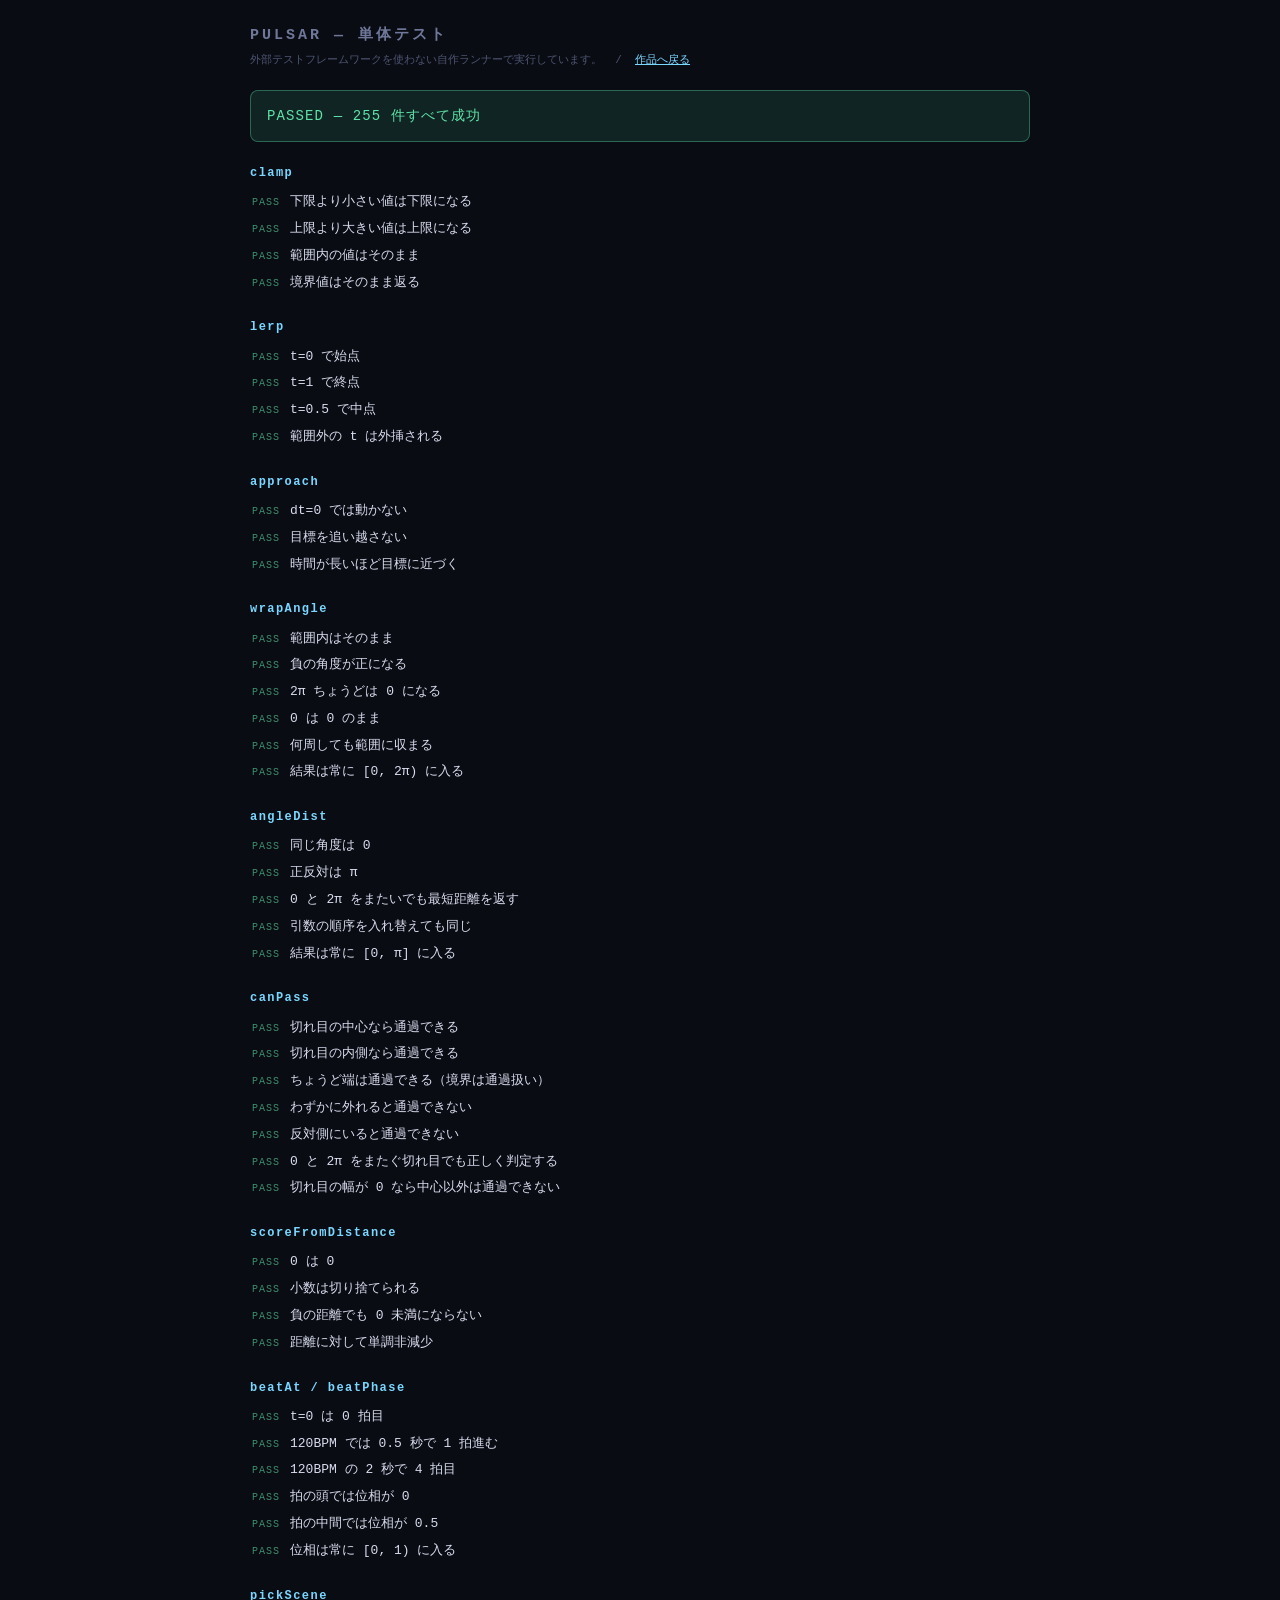
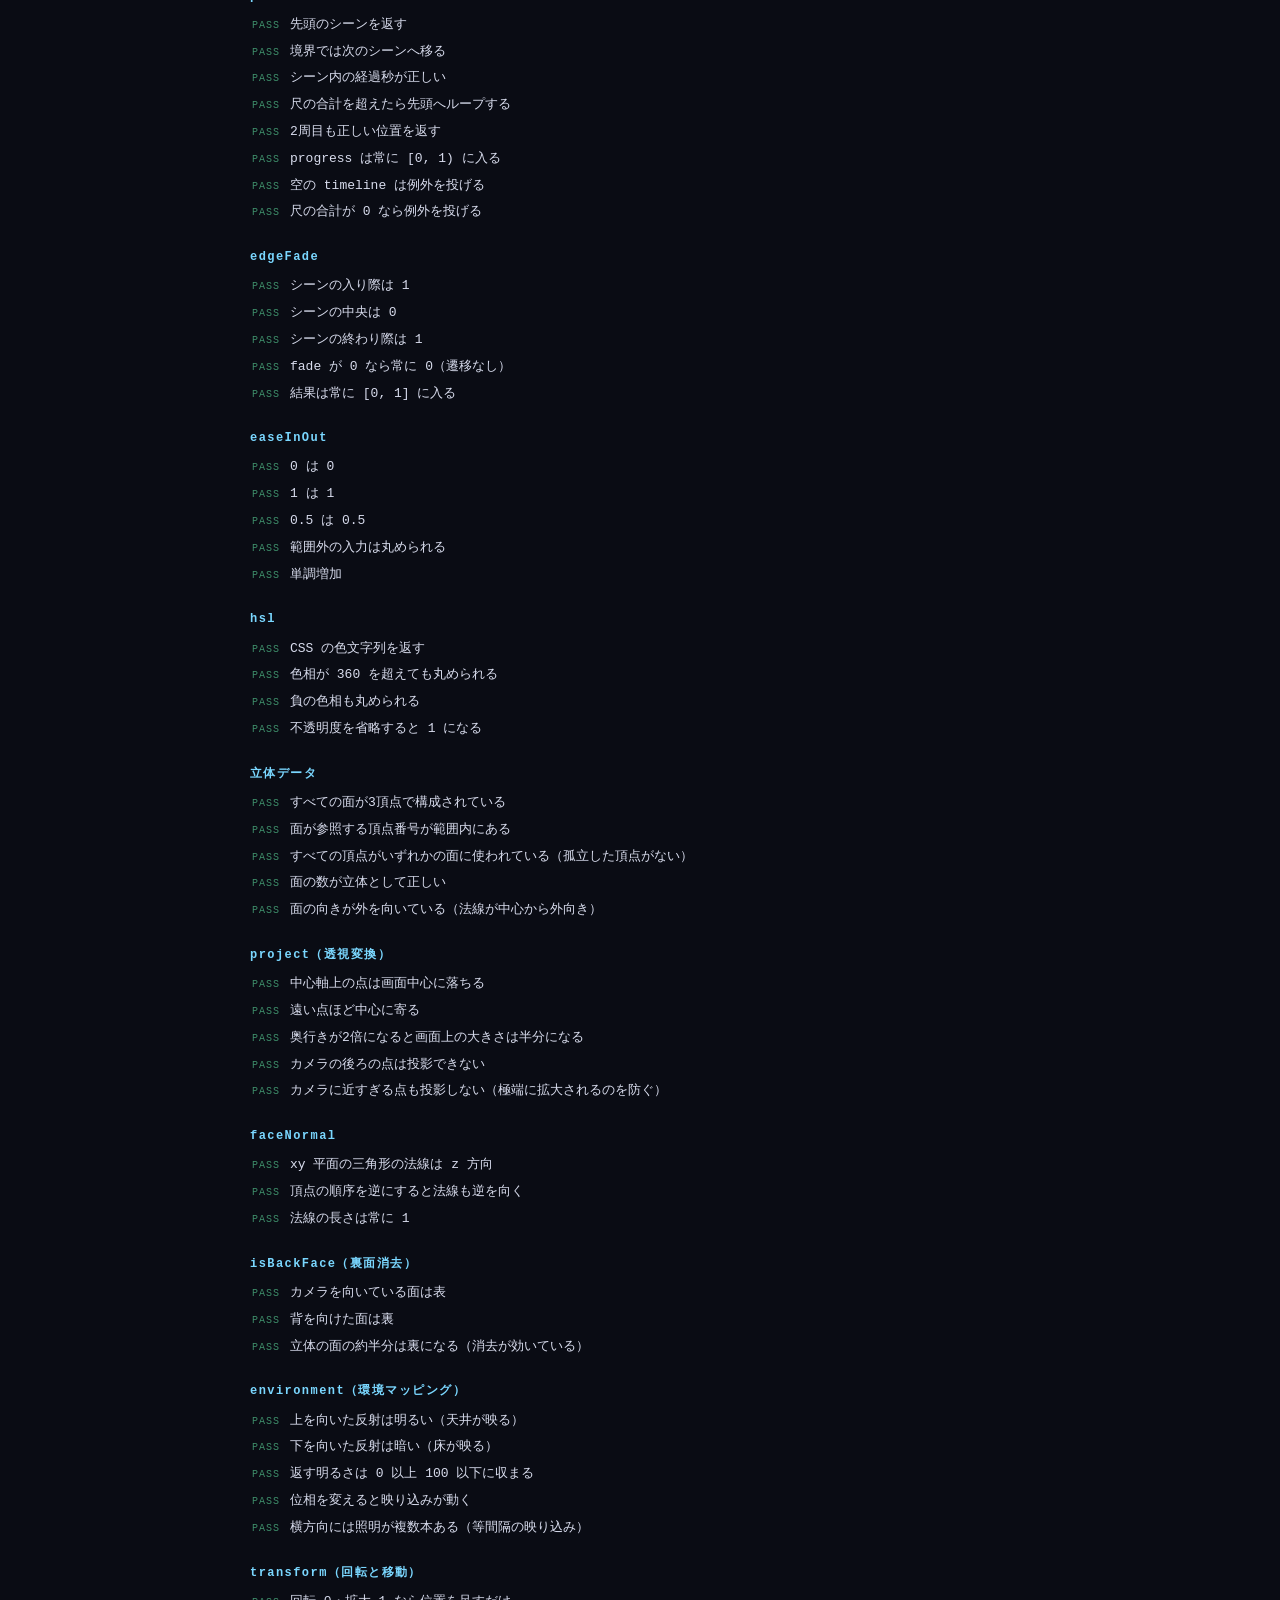
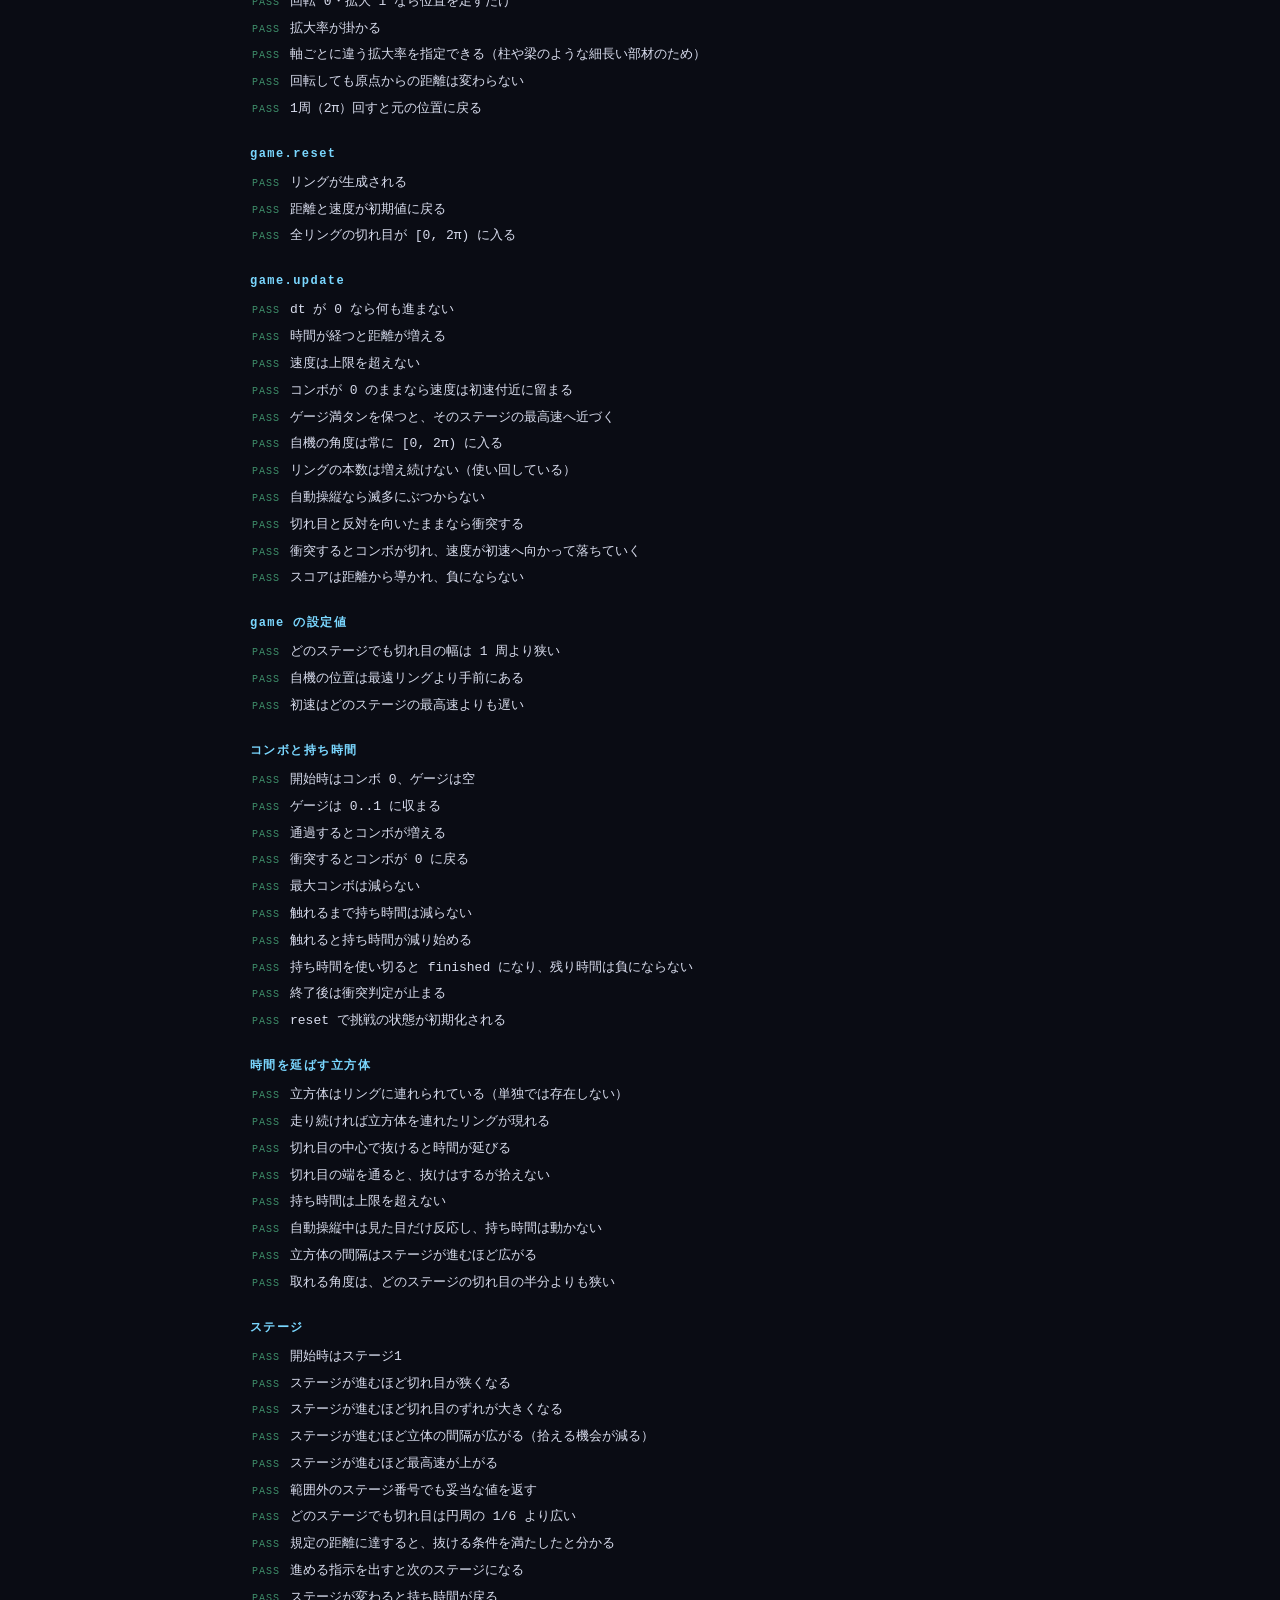
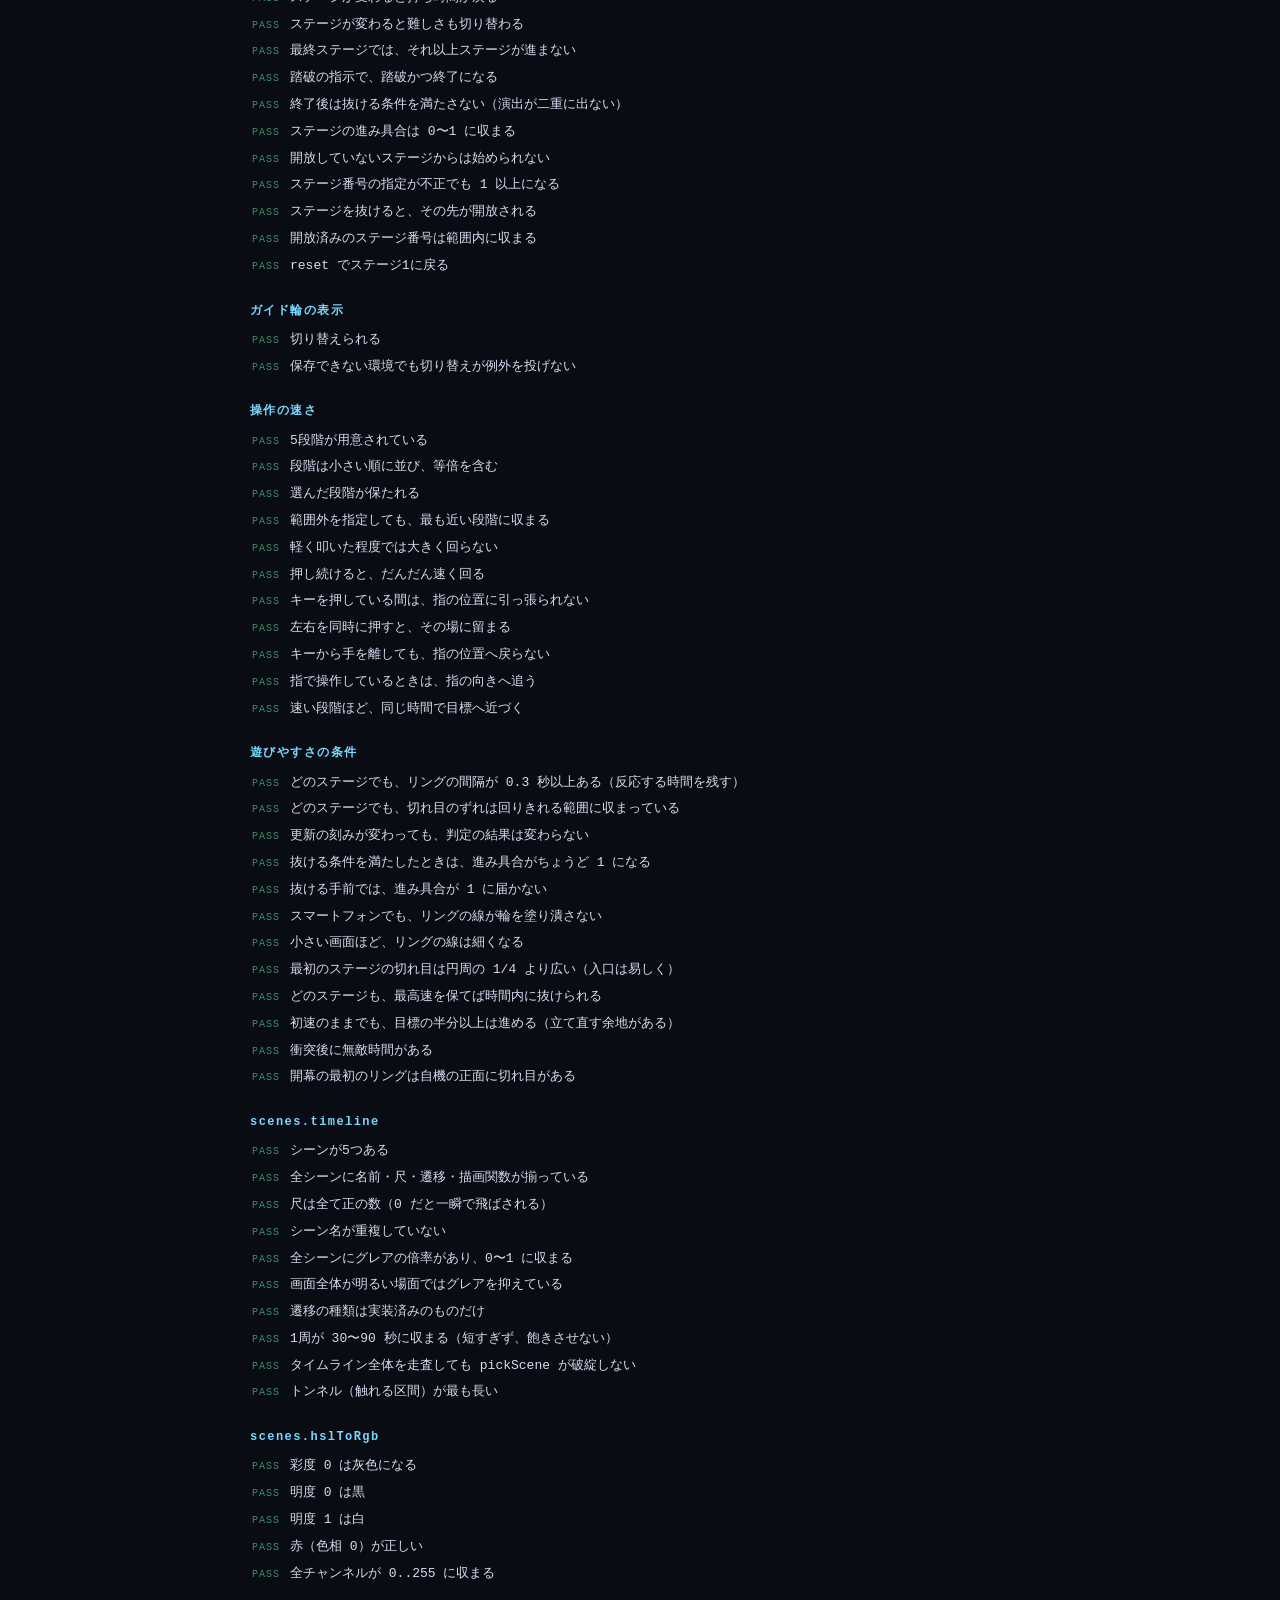
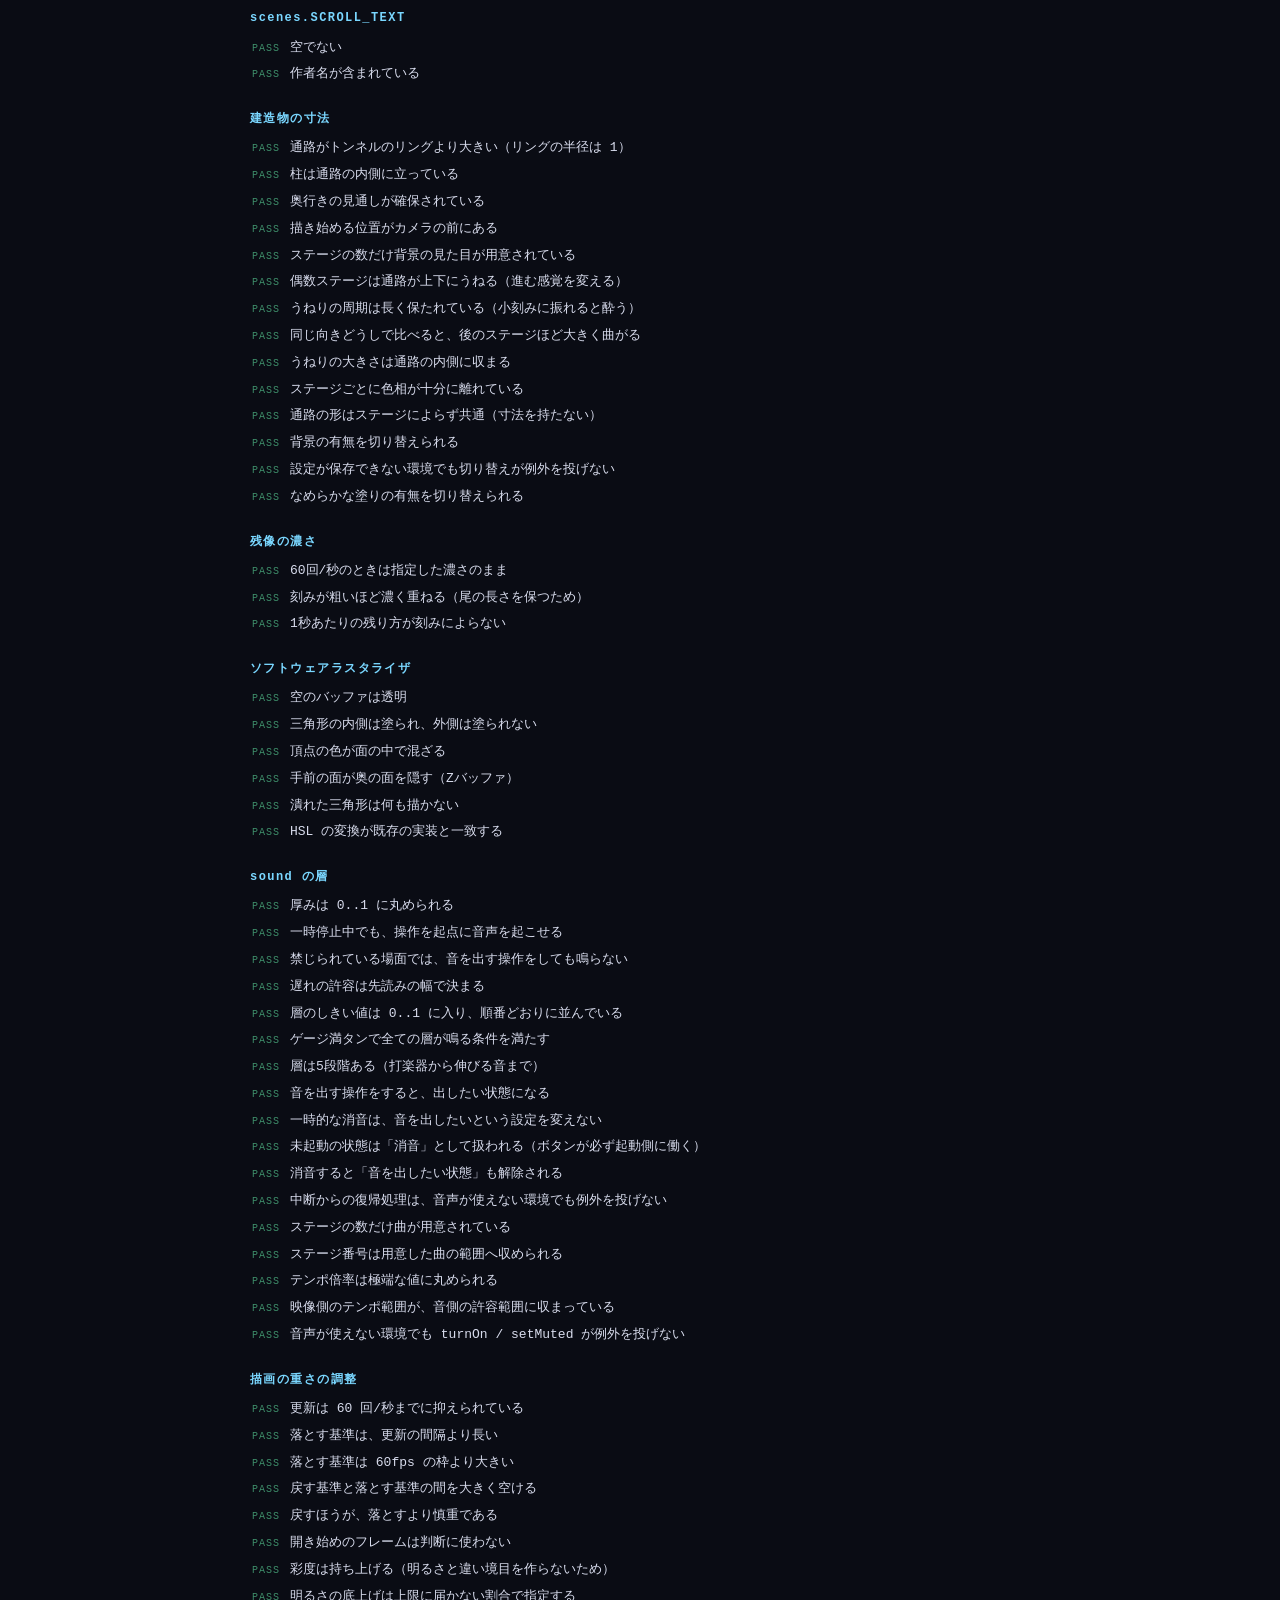
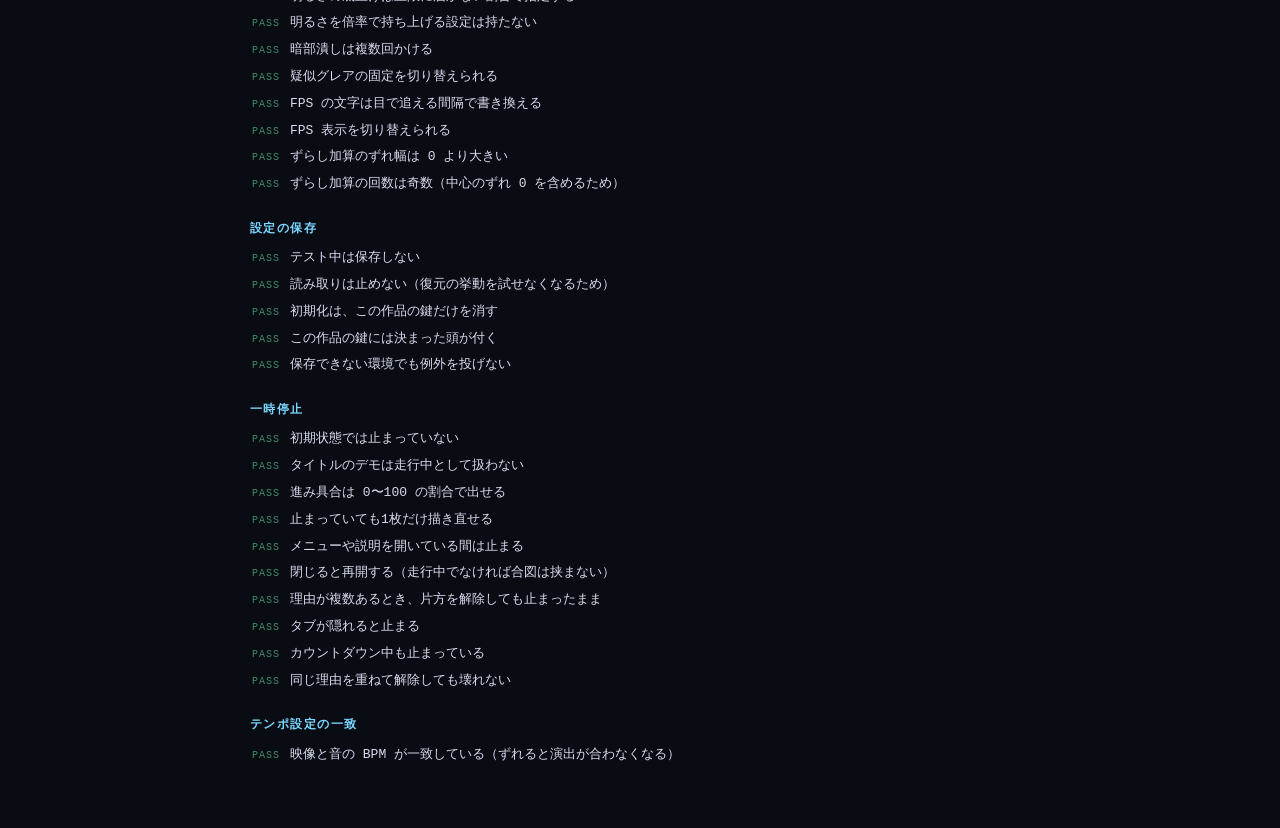
==== test.html @ b80563c5 "GOAL の割合を、抜けた瞬間にだけ 100 にする 四捨五入では 99.5% で 100 と出てしまい、まだ走っているのに 抜けたように見えていた。切り捨てにしたうえで、抜ける条件を 満たすまでは " ====
﻿<!DOCTYPE html>
<html lang="ja">
<head>
<meta charset="UTF-8">
<meta name="viewport" content="width=device-width, initial-scale=1.0">
<title>PULSAR — 単体テスト</title>
<style>
  :root { color-scheme: dark; }
  body {
    margin: 0;
    padding: 24px 20px 60px;
    background: #0a0c14;
    color: #d8dced;
    font-family: "Consolas", "SF Mono", "Courier New", monospace;
    font-size: 13px;
    line-height: 1.6;
  }
  .wrap { max-width: 780px; margin: 0 auto; }
  h1 { font-size: 15px; letter-spacing: 0.2em; color: #6f7899; margin: 0 0 4px; }
  .sub { color: #4d5570; font-size: 11px; margin: 0 0 20px; }
  .sub a { color: #7ad7ff; }
  .banner {
    padding: 14px 16px;
    border-radius: 8px;
    font-size: 14px;
    letter-spacing: 0.08em;
    margin: 0 0 22px;
  }
  .banner.ok { background: rgba(64, 220, 150, 0.12); color: #5fe3a8; border: 1px solid rgba(95, 227, 168, 0.35); }
  .banner.ng { background: rgba(255, 90, 110, 0.12); color: #ff7d90; border: 1px solid rgba(255, 125, 144, 0.4); }
  h2 { font-size: 12px; color: #7ad7ff; letter-spacing: 0.12em; margin: 22px 0 6px; font-weight: 600; }
  ul { list-style: none; margin: 0; padding: 0; }
  li { padding: 3px 0 3px 2px; display: flex; flex-wrap: wrap; gap: 10px; align-items: baseline; }
  .mark { flex: 0 0 auto; font-size: 10px; letter-spacing: 0.1em; }
  .pass .mark { color: #3f8f6b; }
  .failcase .mark { color: #ff7d90; }
  .failcase { color: #ff7d90; }
  .why { flex-basis: 100%; padding-left: 44px; color: #ffb3c0; font-size: 12px; }
</style>
</head>
<body>
<div class="wrap">
  <h1>PULSAR — 単体テスト</h1>
  <p class="sub">
    外部テストフレームワークを使わない自作ランナーで実行しています。
    <!-- 作品の中に枠として埋め込まれているときは出さない（下の script で消す） -->
    <span id="backLink">&nbsp;/&nbsp; <a href="index.html">作品へ戻る</a></span>
  </p>
  <div id="out"></div>
</div>

<script src="src/store.js?v=15"></script>
<script>
  /*
   * テストは設定を切り替える関数もそのまま呼ぶ。素通しにすると、
   * このページを開いただけで感度や開放済みステージが書き換わってしまう。
   * 作品側を読み込む前に、保存だけを止めておく。
   */
  PULSAR.store.setEnabled(false);
</script>
<script src="src/mathx.js?v=15"></script>
<script src="src/raster.js?v=15"></script>
<script src="src/mesh3d.js?v=15"></script>
<script src="src/sound.js?v=15"></script>
<script src="src/game.js?v=15"></script>
<script src="src/scenes.js?v=15"></script>
<script src="src/main.js?v=15"></script>

<script>
  /*
   * このページでは音を鳴らさない。
   *
   * 消音では足りない。テストは「音を出す」関数もそのまま呼ぶため、
   * その拍子に消音が解除され、作品の中に埋め込んで走らせると
   * 曲が二重に鳴り出してしまう。起動そのものを禁じる。
   */
  PULSAR.sound.setAllowed(false);

  // 作品の中に埋め込まれているときは、「作品へ戻る」は的外れになる。
  // 押すと枠の中にもう1つ作品が開いてしまう。
  if (window.top !== window.self) {
    document.getElementById('backLink').style.display = 'none';
  }
</script>

<script src="test/runner.js?v=15"></script>
<script src="test/mathx.test.js?v=15"></script>
<script src="test/mesh3d.test.js?v=15"></script>
<script src="test/game.test.js?v=15"></script>
<script src="test/scenes.test.js?v=15"></script>
<script>
  PULSAR.test.run(document.getElementById('out'));
</script>
</body>
</html>
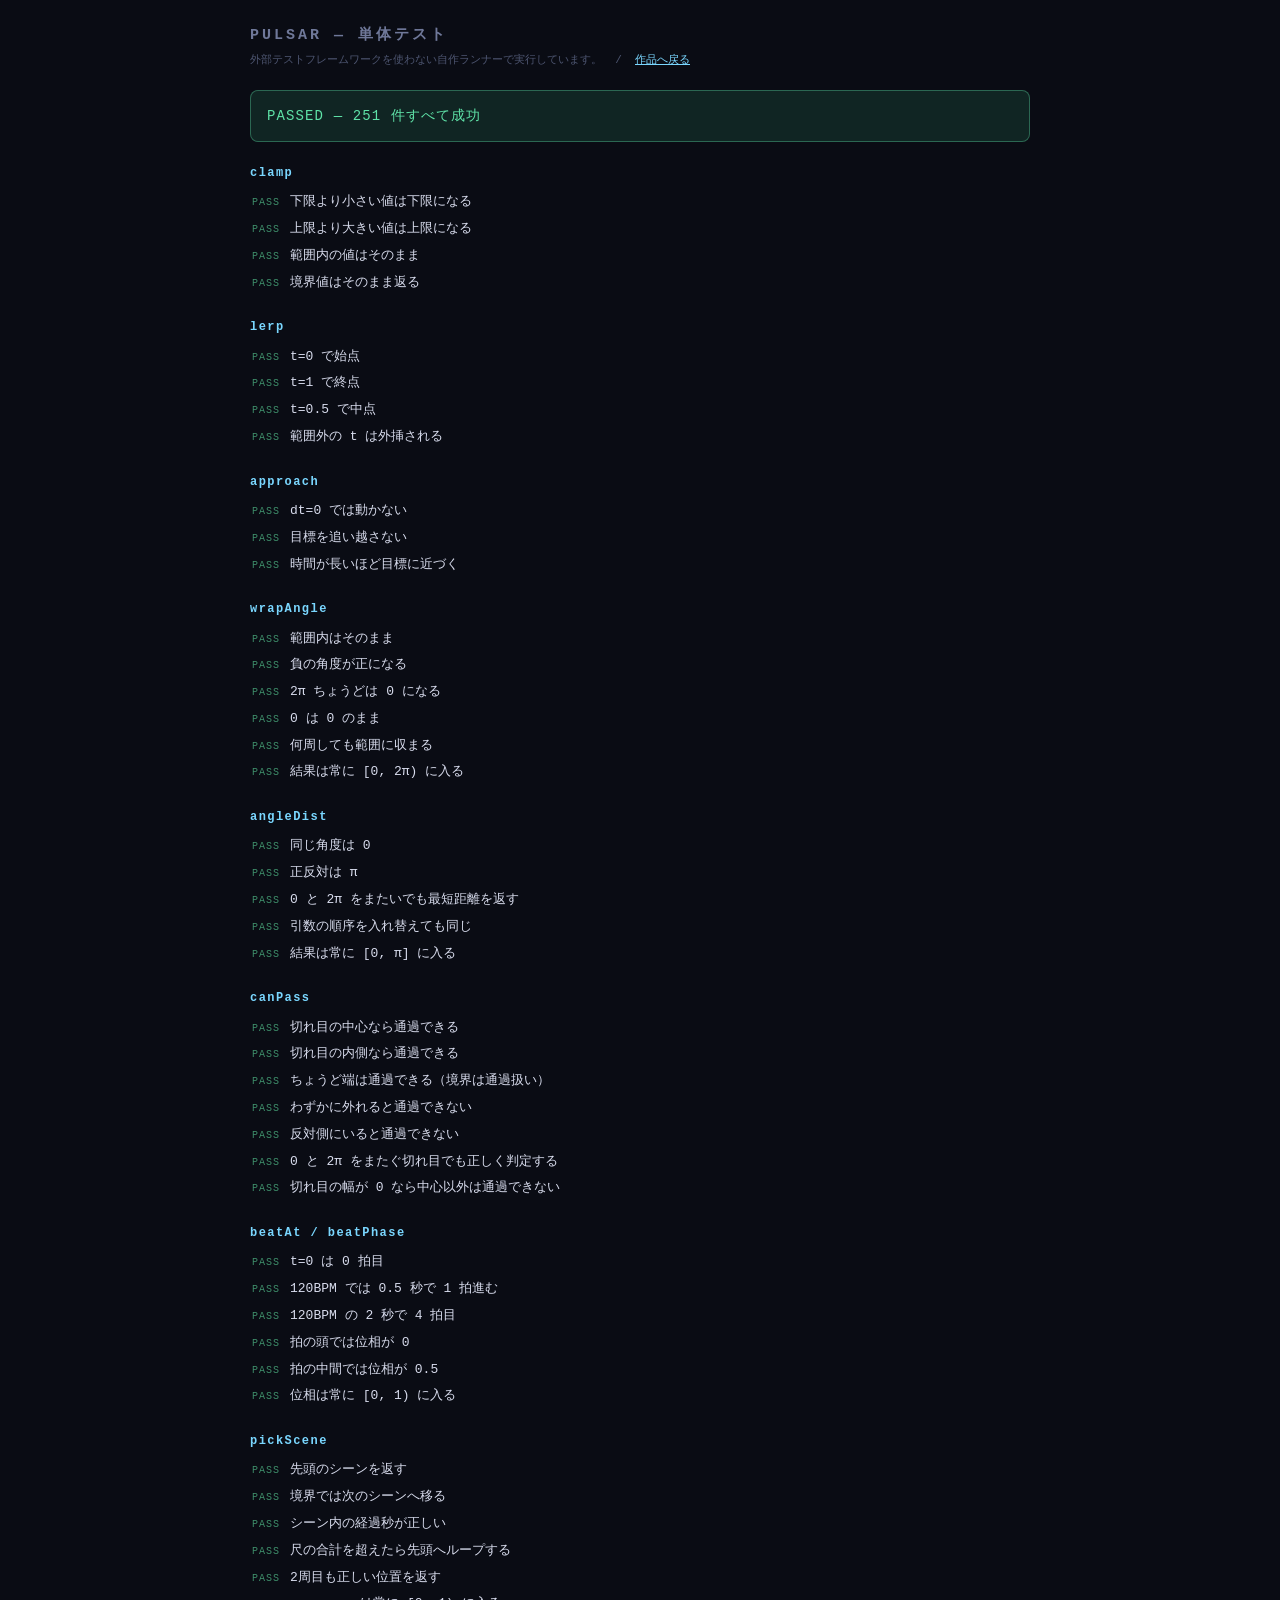
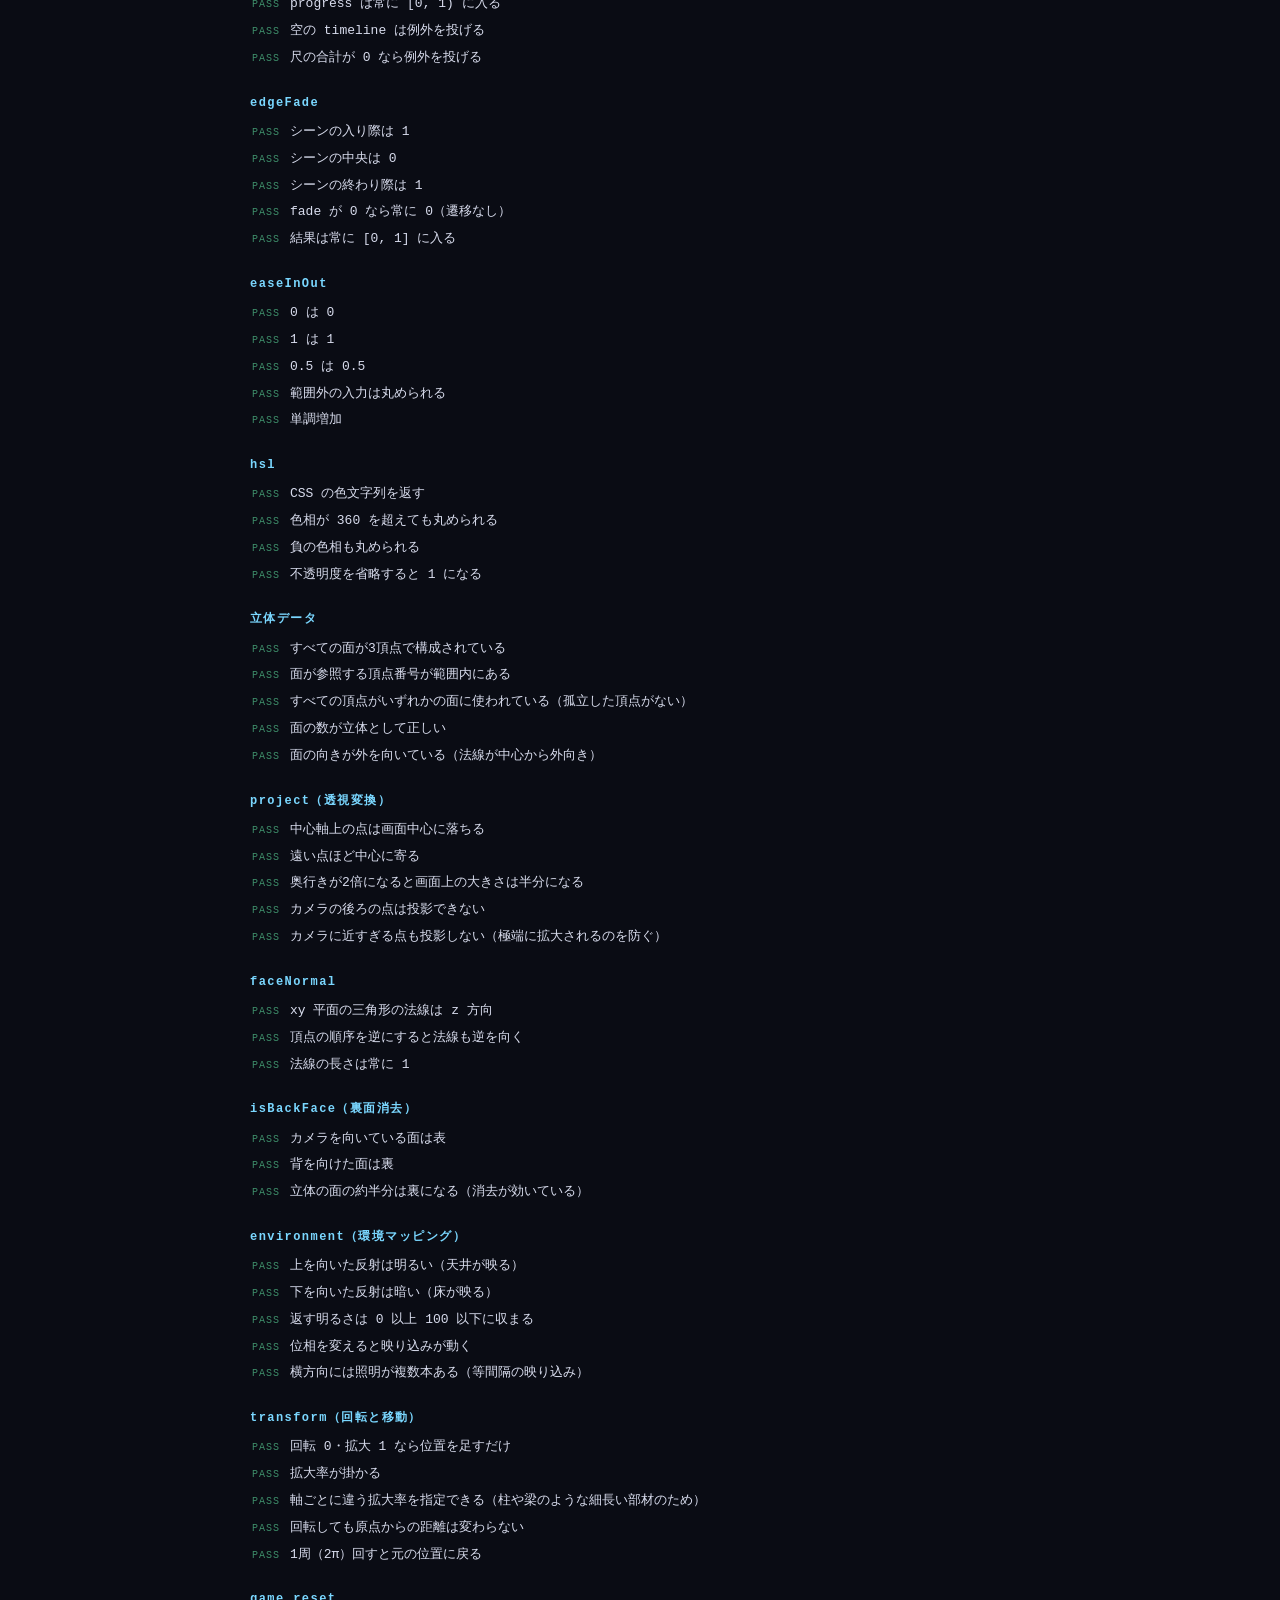
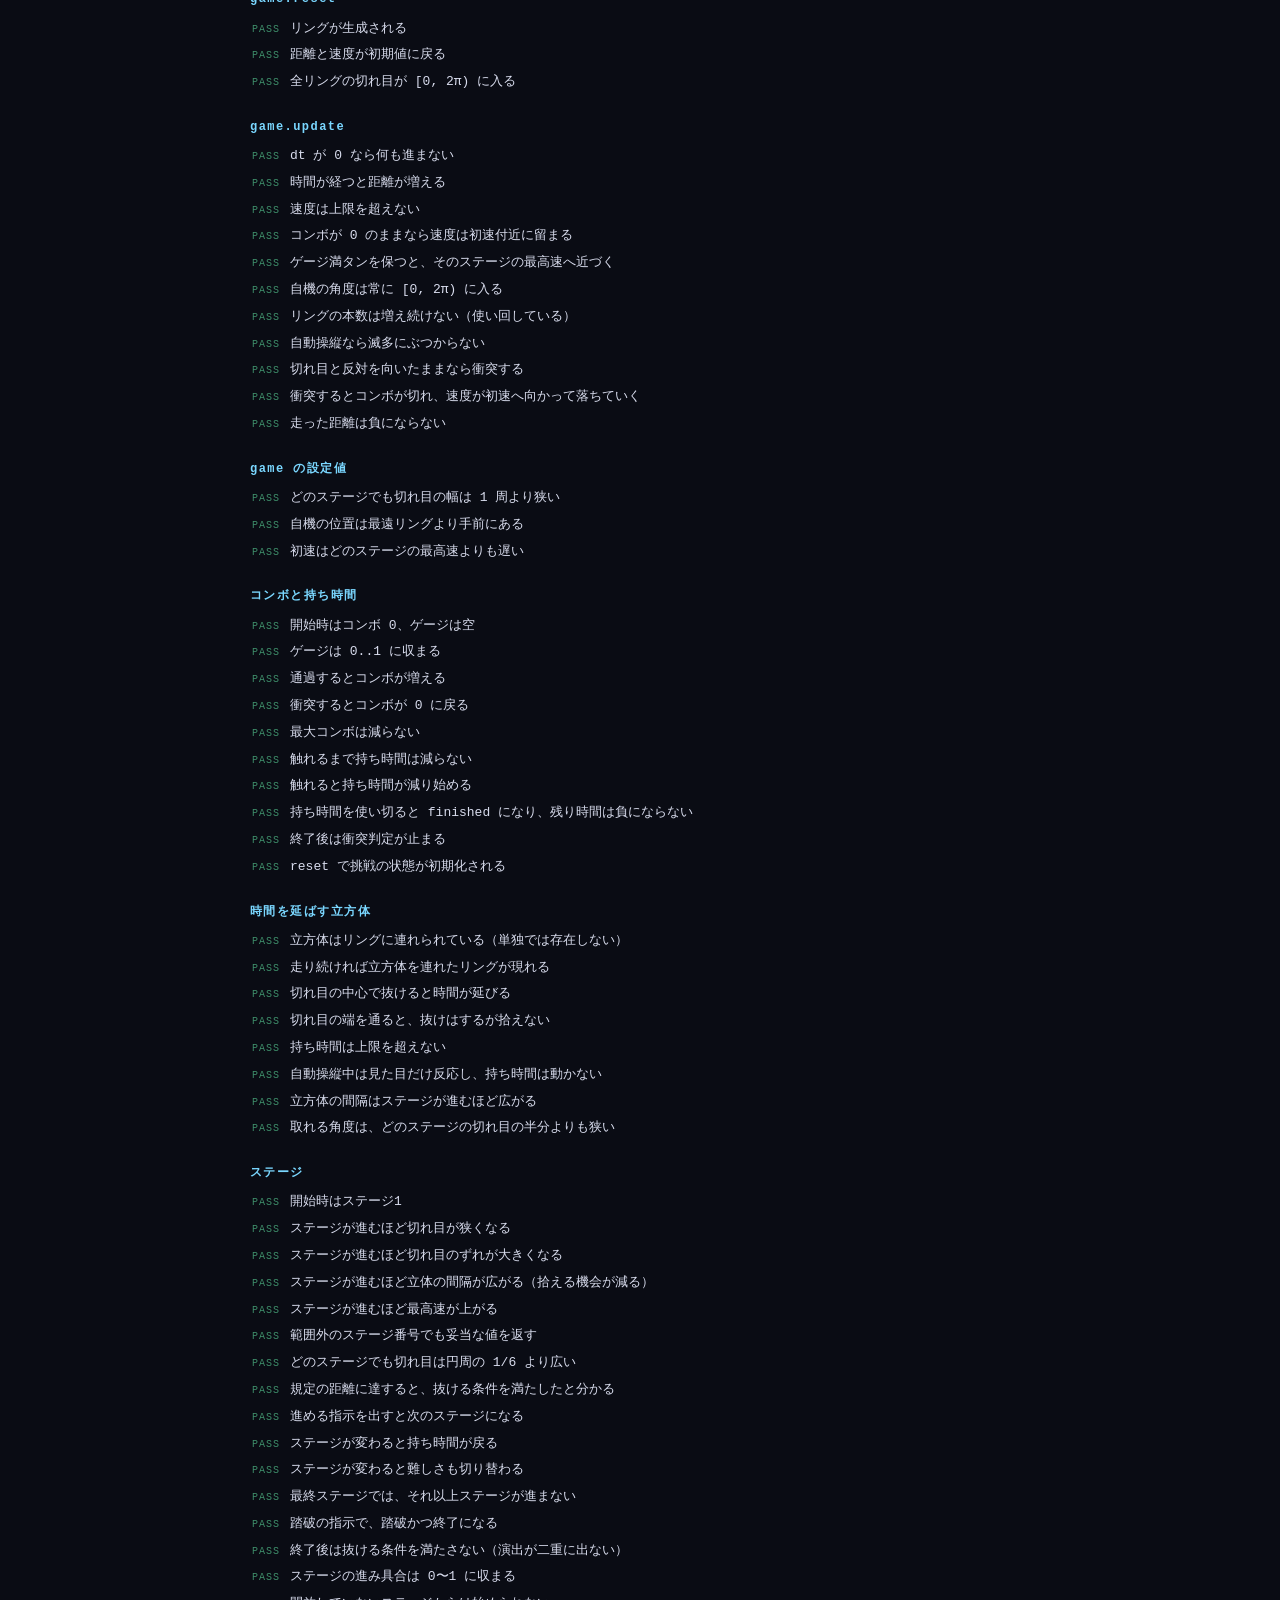
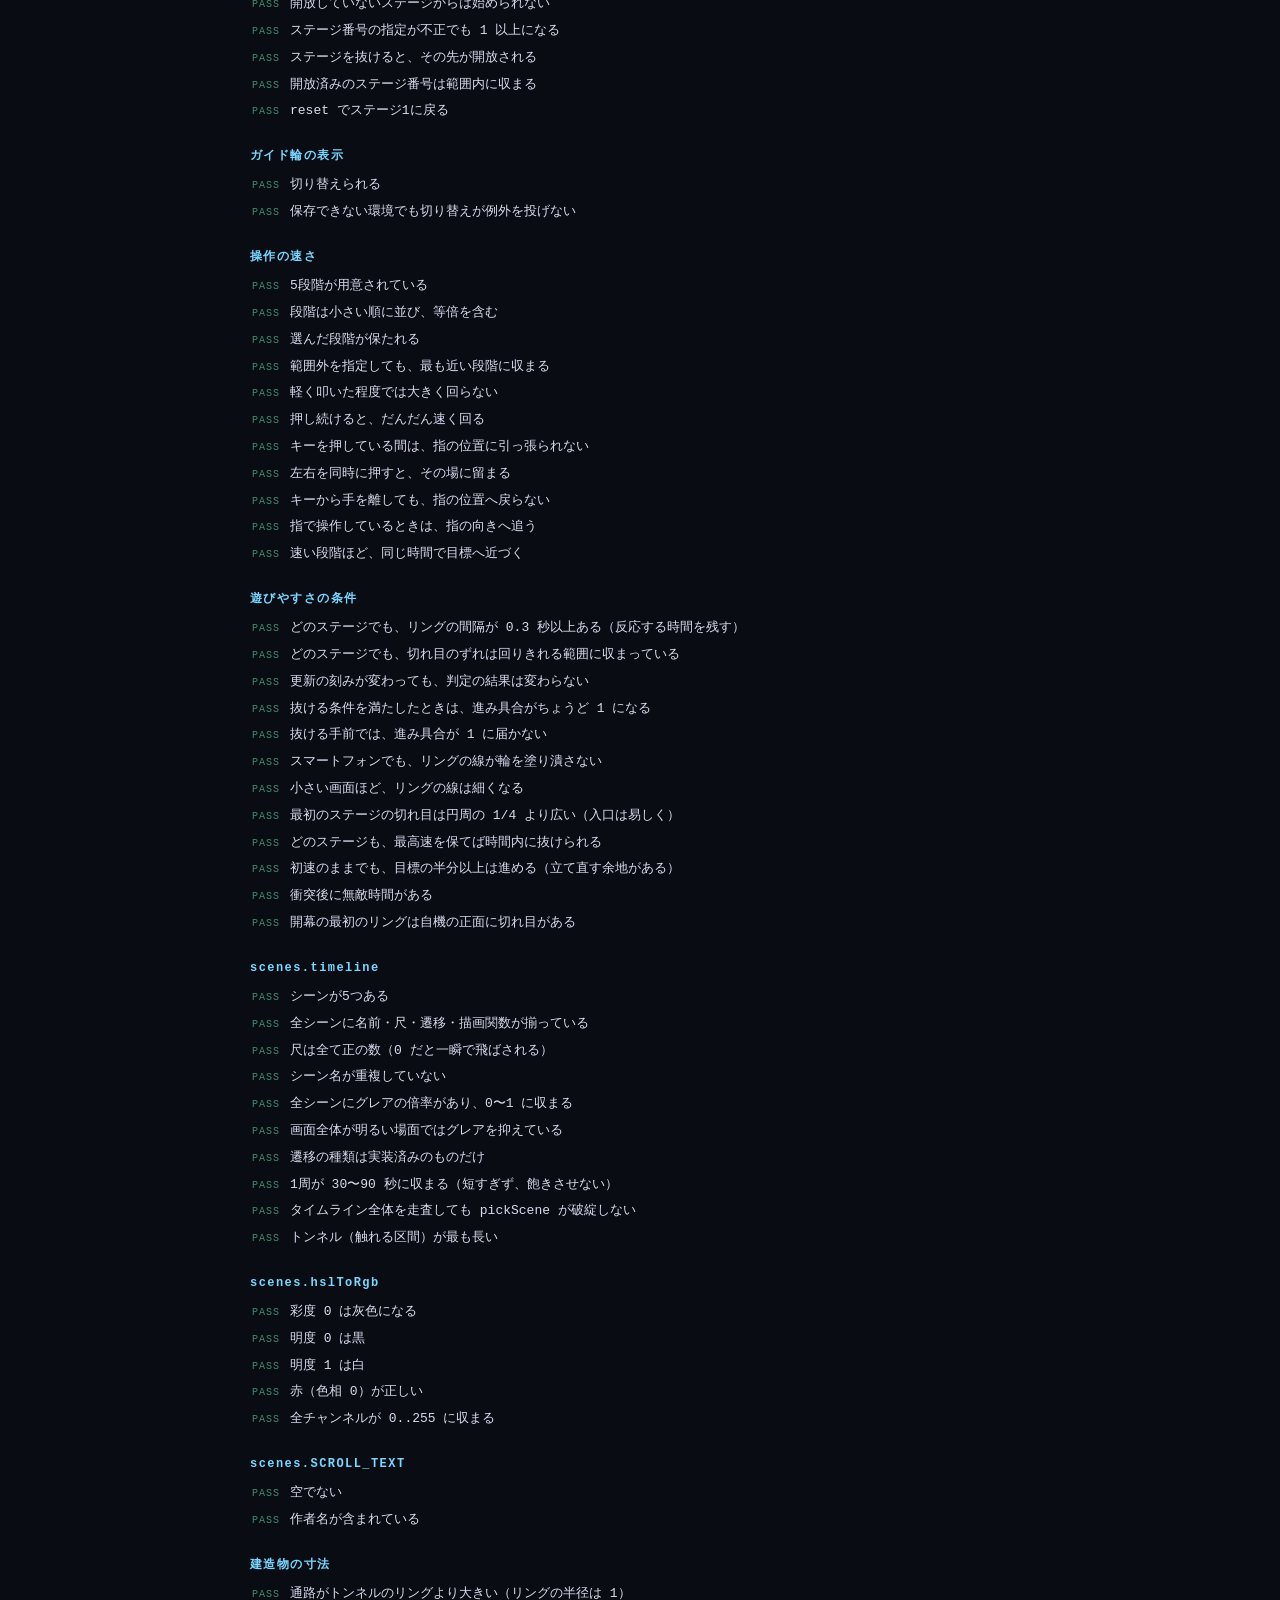
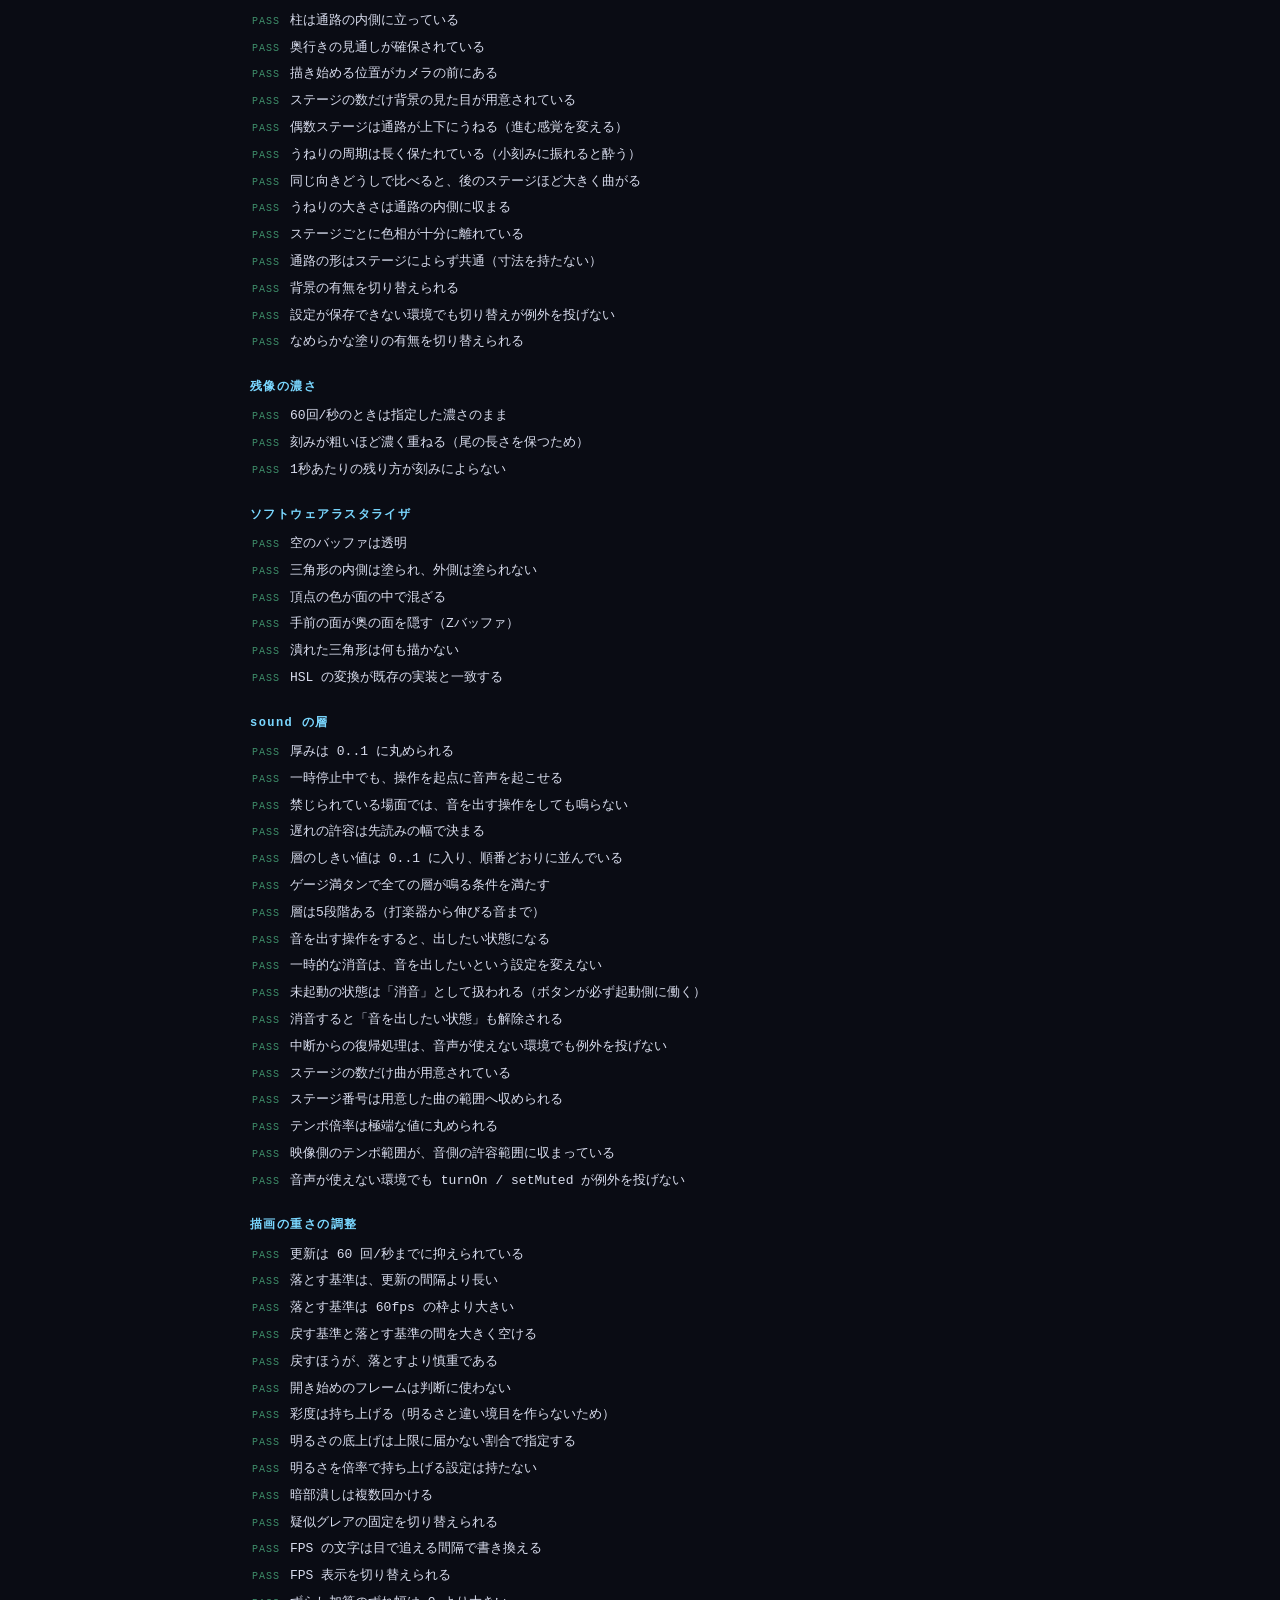
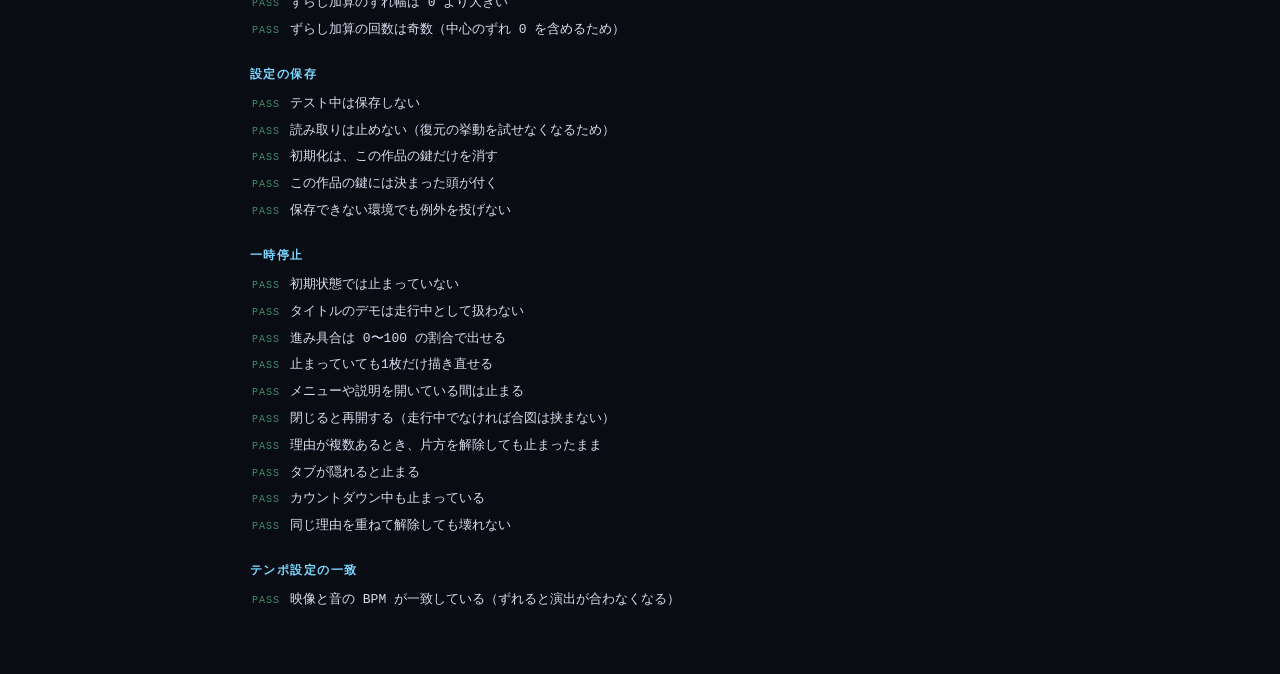
==== commit 936610b2: "リザルトも GOAL の割合で見せる 走行中の HUD と同じ見せ方に揃える。割合の求め方は1か所に まとめ、両方が同じ値を使うようにした。別々に計算すると、 片方だけ丸め方を直したときに食い違う。 " ====
--- a/test.html
+++ b/test.html
@@ -49,7 +49,7 @@
   <div id="out"></div>
 </div>
 
-<script src="src/store.js?v=15"></script>
+<script src="src/store.js?v=18"></script>
 <script>
   /*
    * テストは設定を切り替える関数もそのまま呼ぶ。素通しにすると、
@@ -58,13 +58,13 @@
    */
   PULSAR.store.setEnabled(false);
 </script>
-<script src="src/mathx.js?v=15"></script>
-<script src="src/raster.js?v=15"></script>
-<script src="src/mesh3d.js?v=15"></script>
-<script src="src/sound.js?v=15"></script>
-<script src="src/game.js?v=15"></script>
-<script src="src/scenes.js?v=15"></script>
-<script src="src/main.js?v=15"></script>
+<script src="src/mathx.js?v=18"></script>
+<script src="src/raster.js?v=18"></script>
+<script src="src/mesh3d.js?v=18"></script>
+<script src="src/sound.js?v=18"></script>
+<script src="src/game.js?v=18"></script>
+<script src="src/scenes.js?v=18"></script>
+<script src="src/main.js?v=18"></script>
 
 <script>
   /*
@@ -83,11 +83,11 @@
   }
 </script>
 
-<script src="test/runner.js?v=15"></script>
-<script src="test/mathx.test.js?v=15"></script>
-<script src="test/mesh3d.test.js?v=15"></script>
-<script src="test/game.test.js?v=15"></script>
-<script src="test/scenes.test.js?v=15"></script>
+<script src="test/runner.js?v=18"></script>
+<script src="test/mathx.test.js?v=18"></script>
+<script src="test/mesh3d.test.js?v=18"></script>
+<script src="test/game.test.js?v=18"></script>
+<script src="test/scenes.test.js?v=18"></script>
 <script>
   PULSAR.test.run(document.getElementById('out'));
 </script>
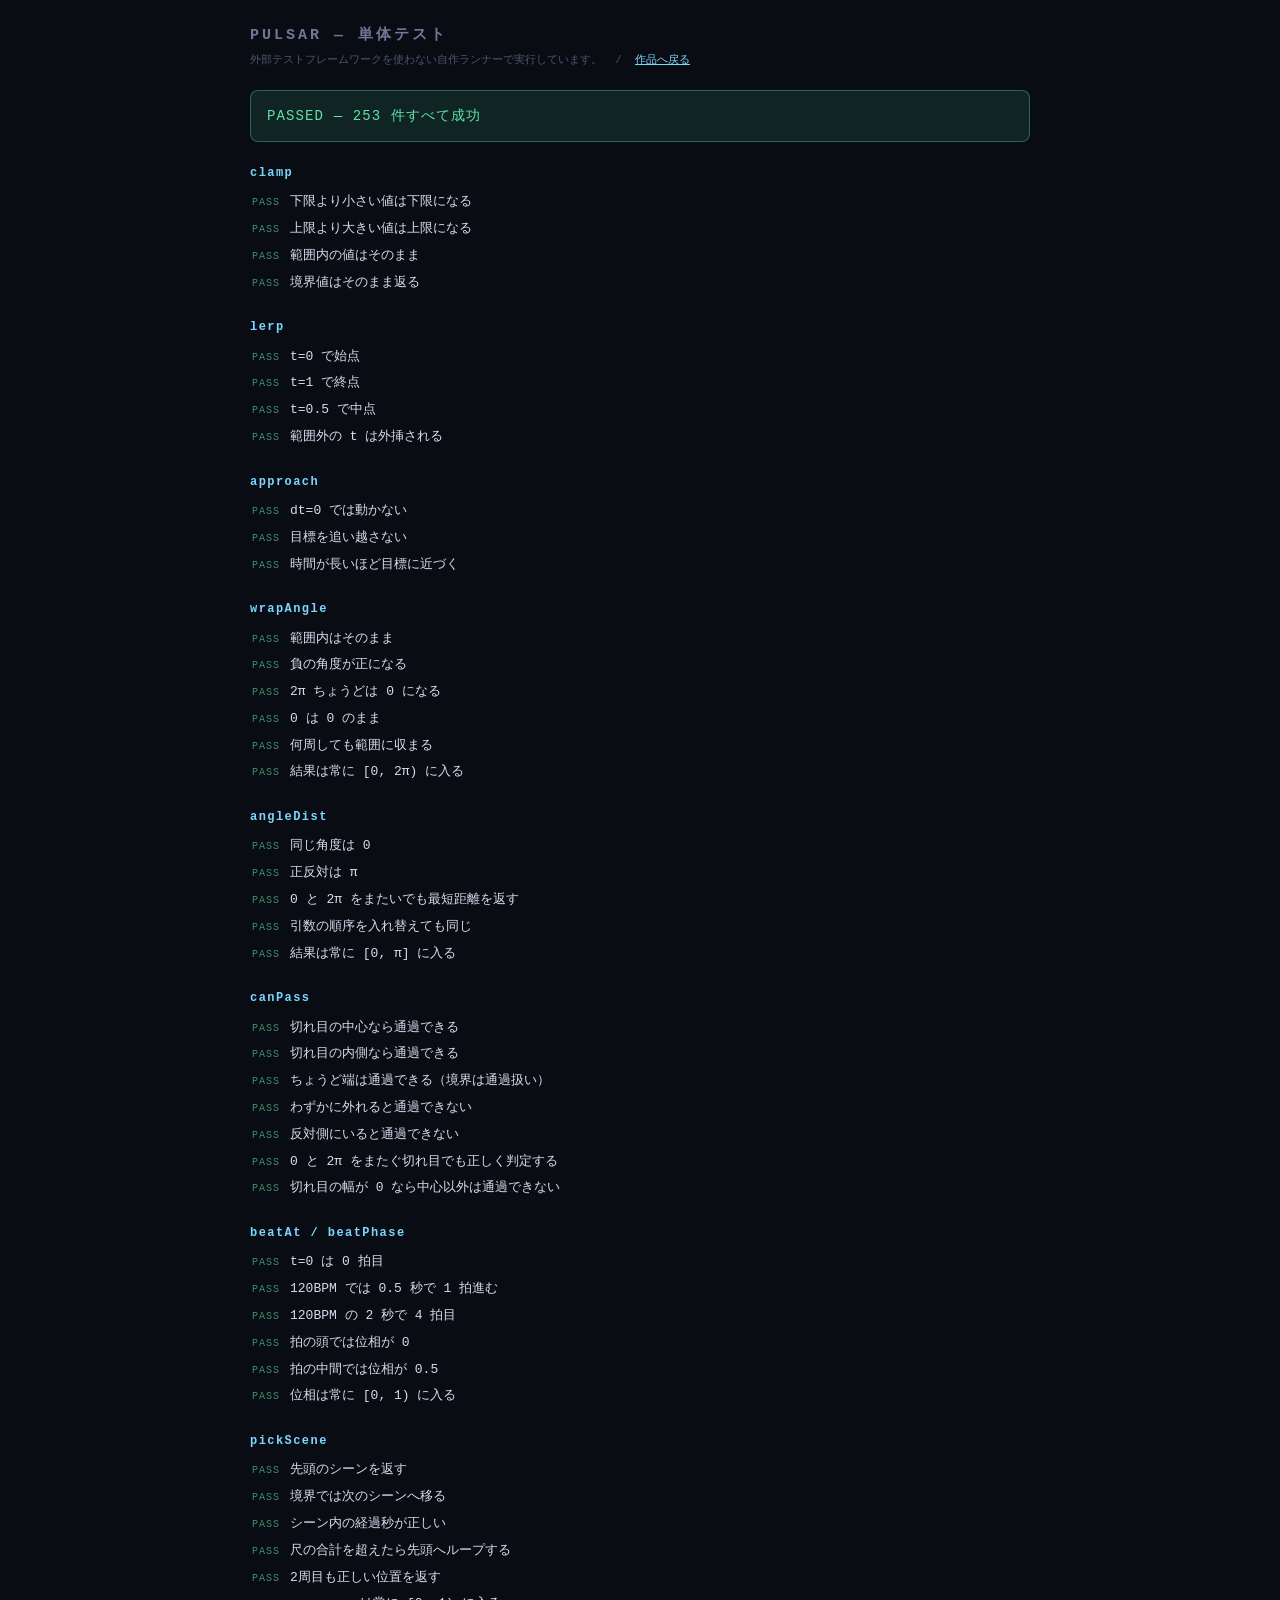
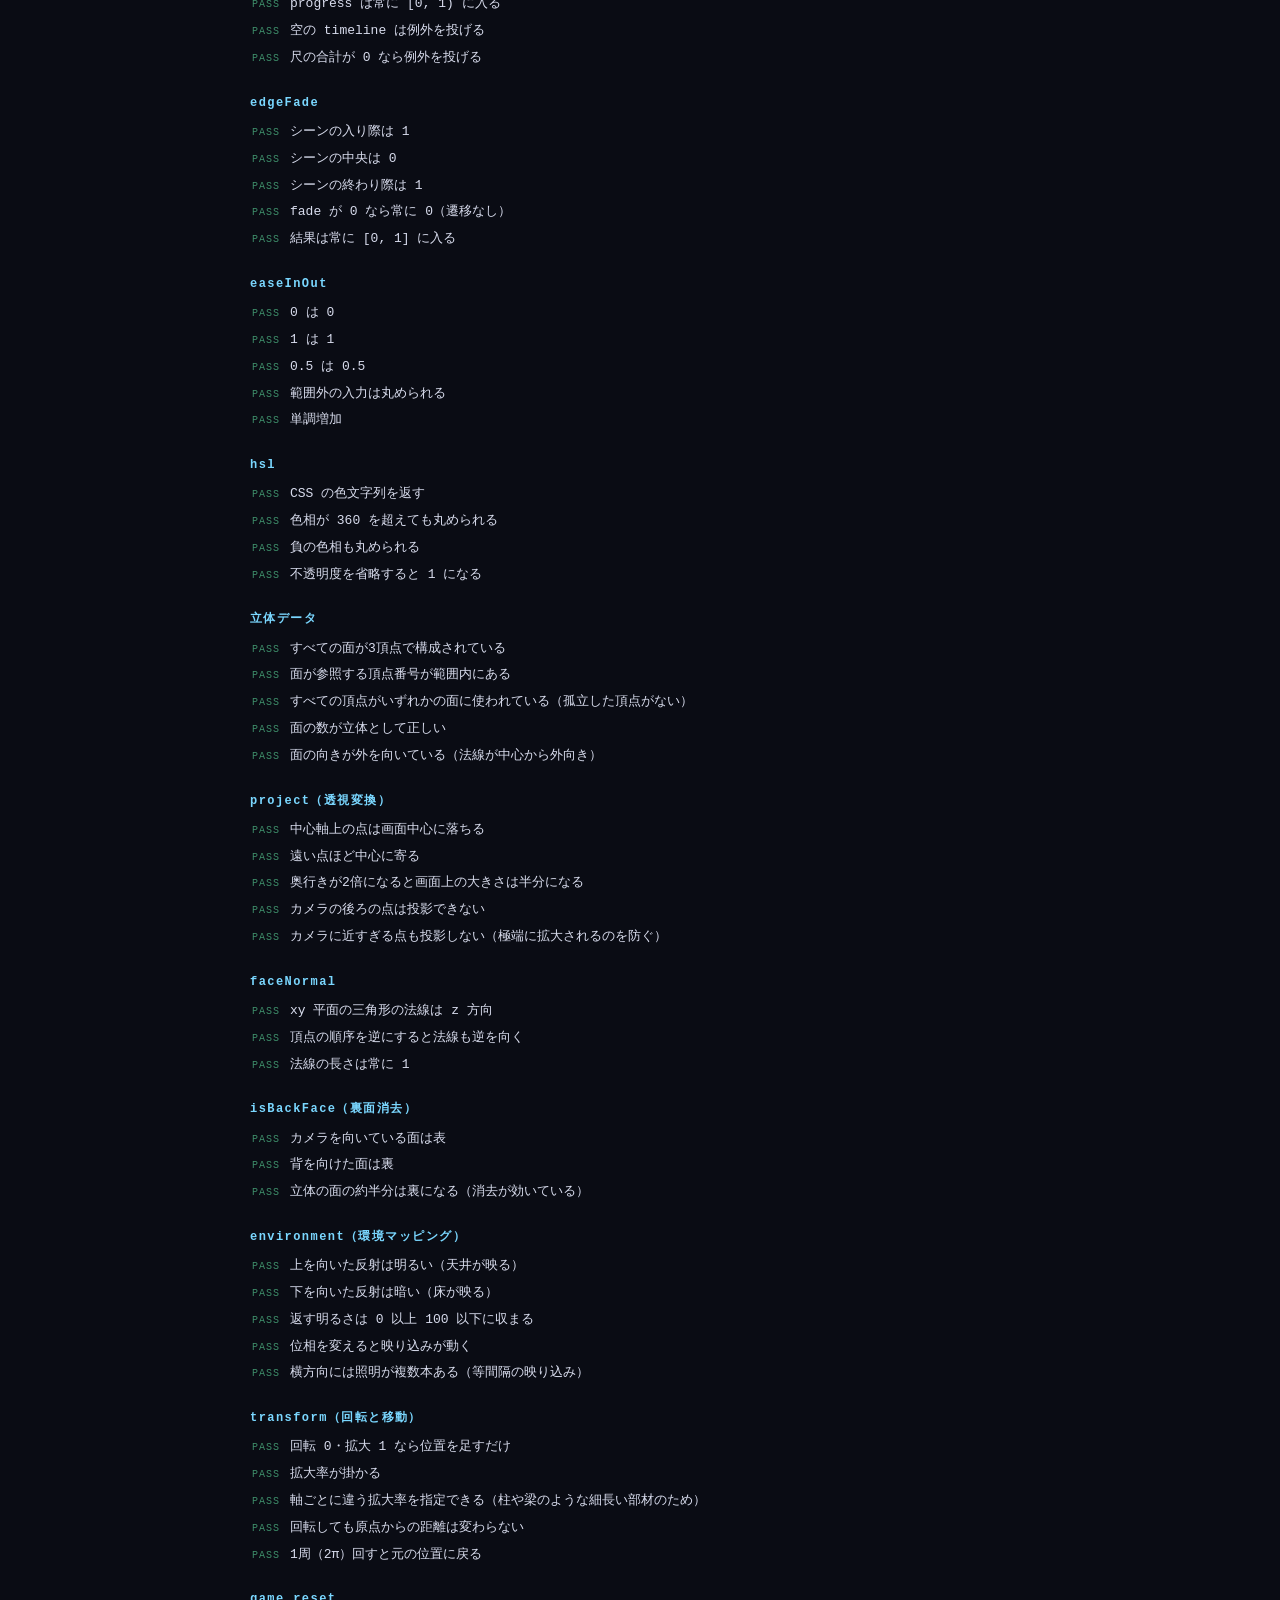
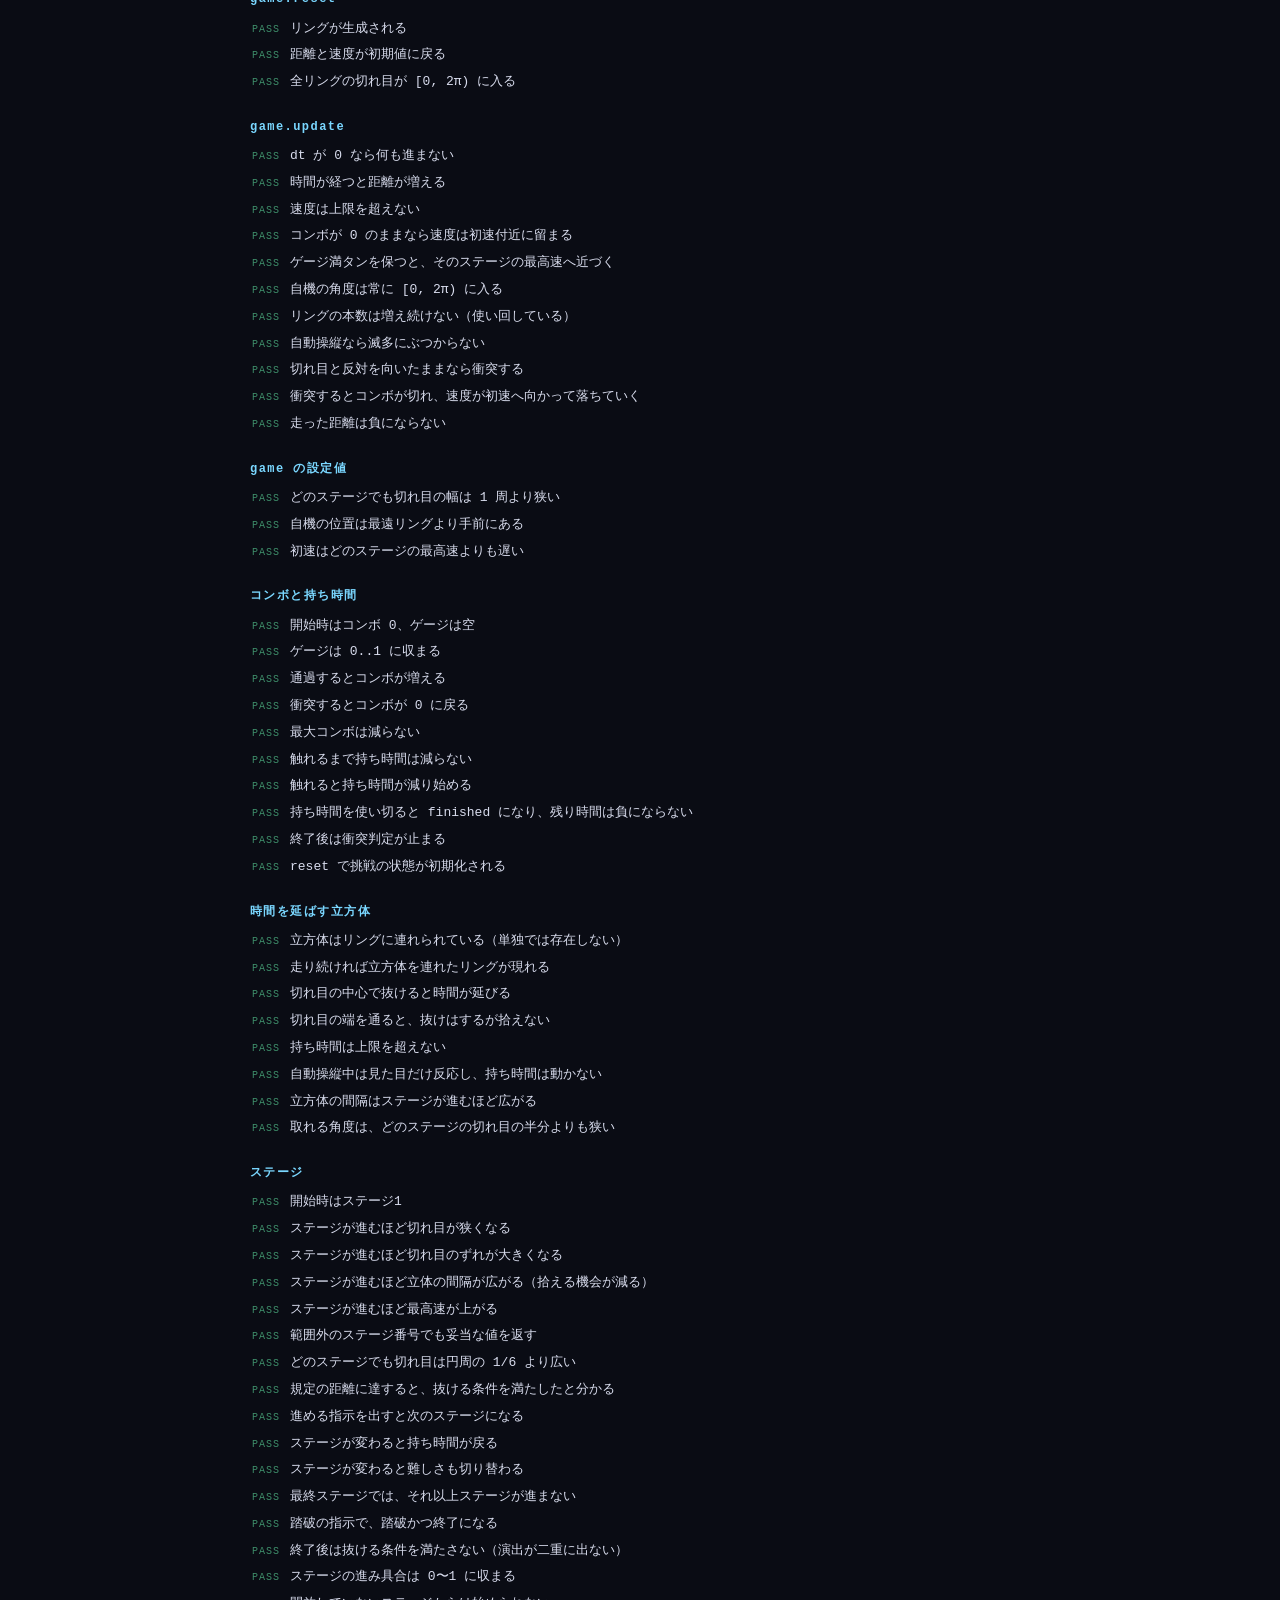
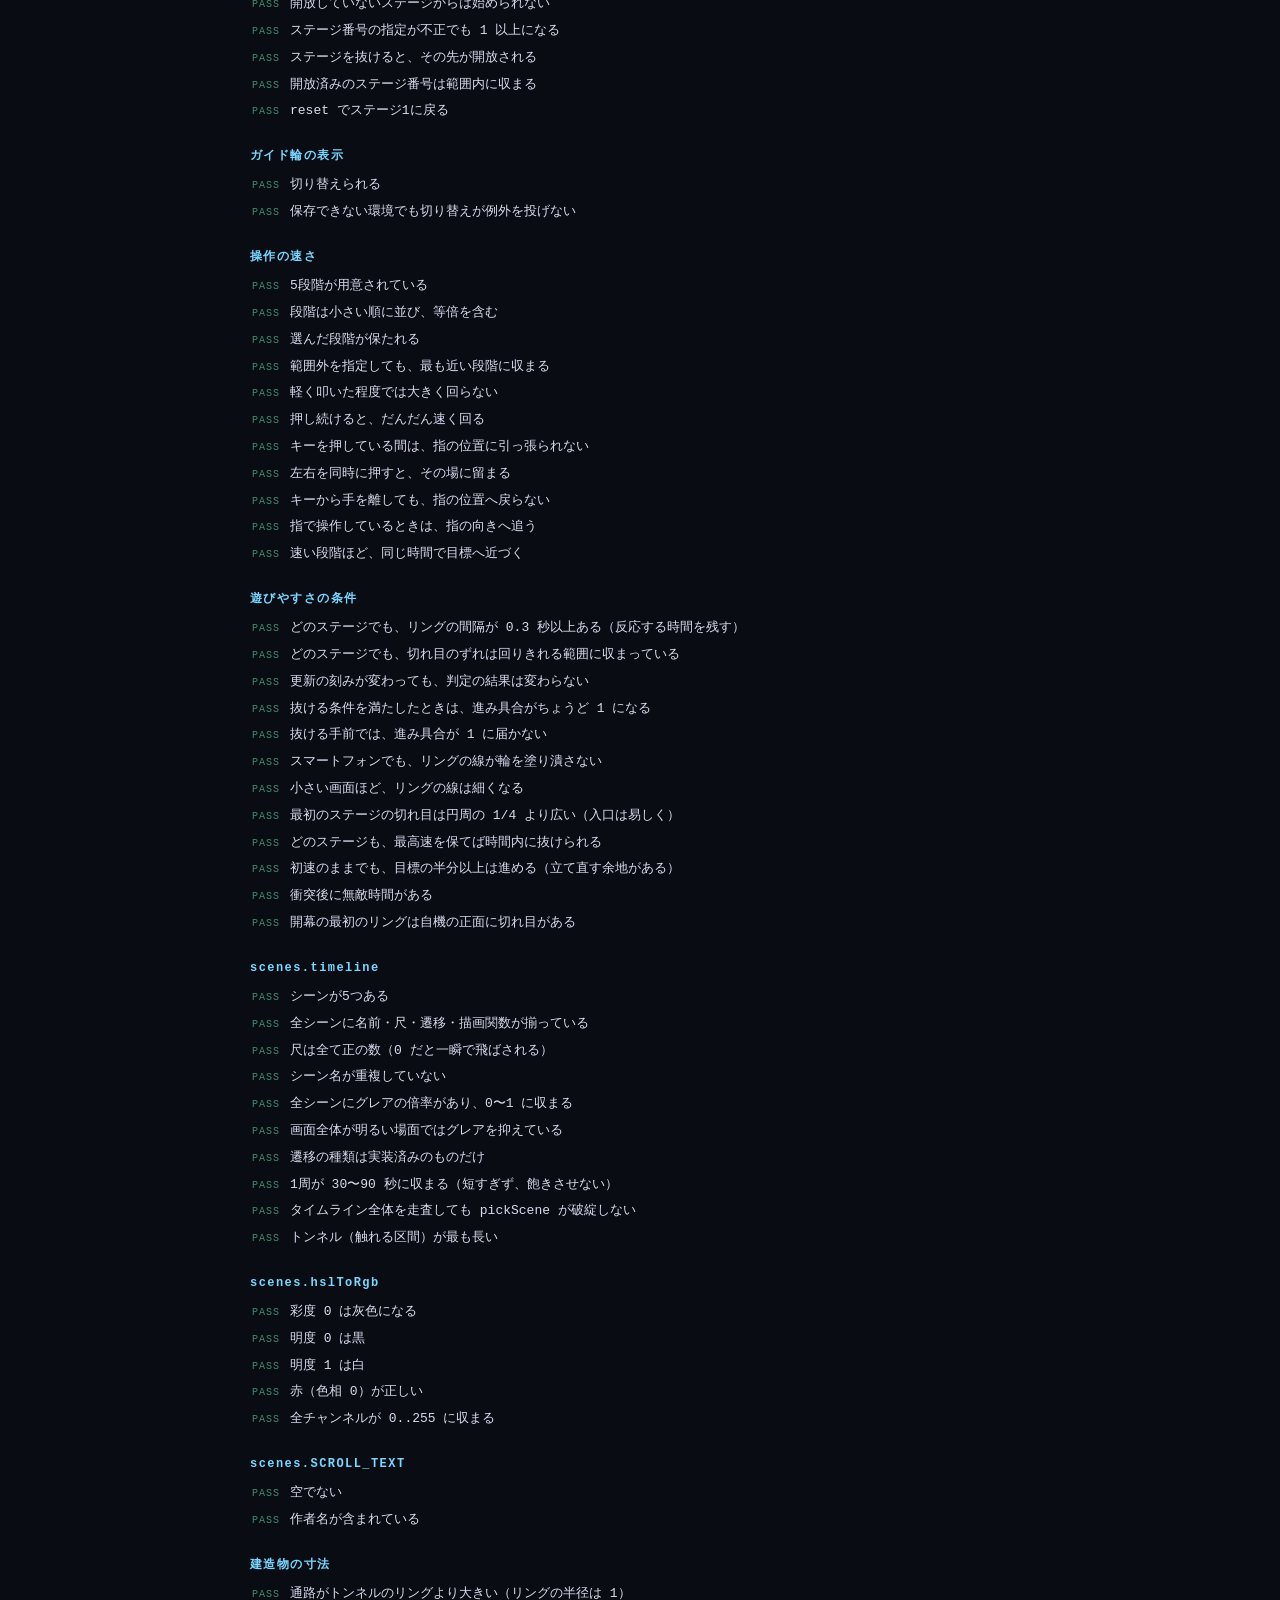
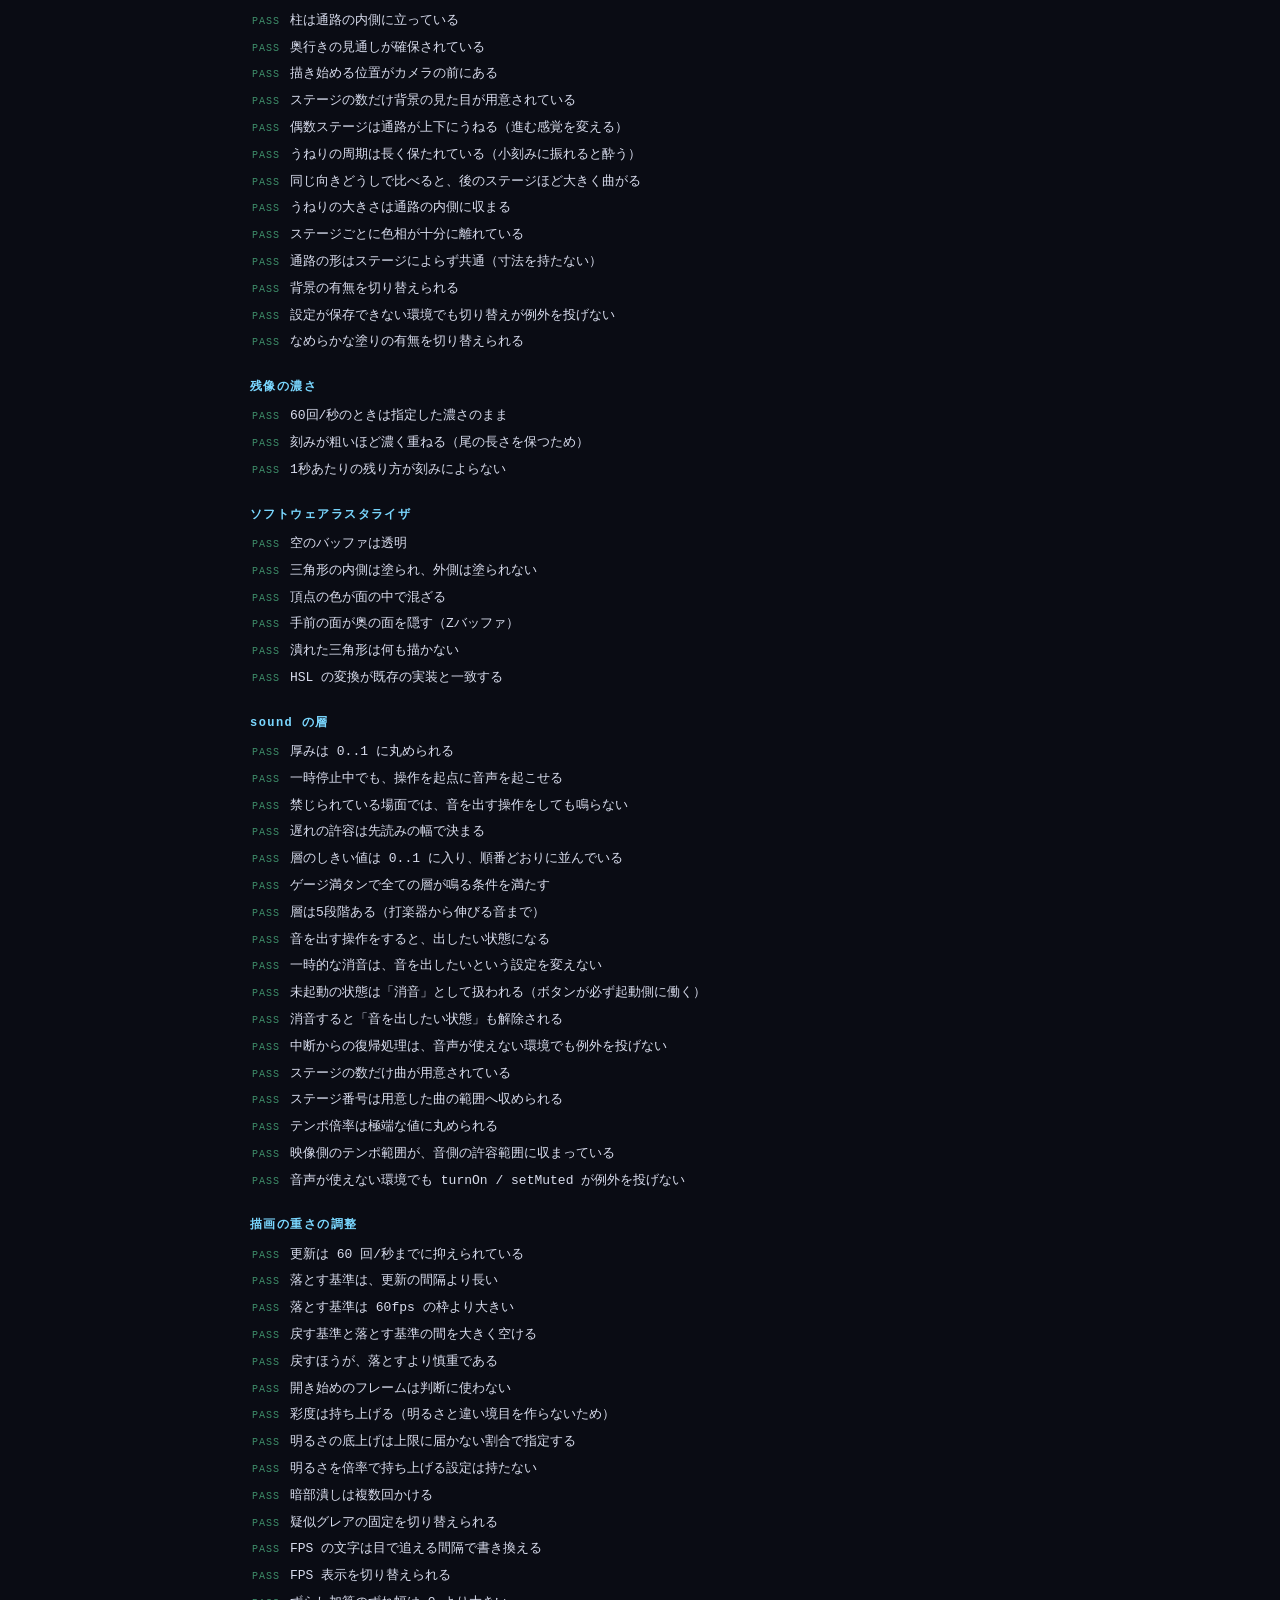
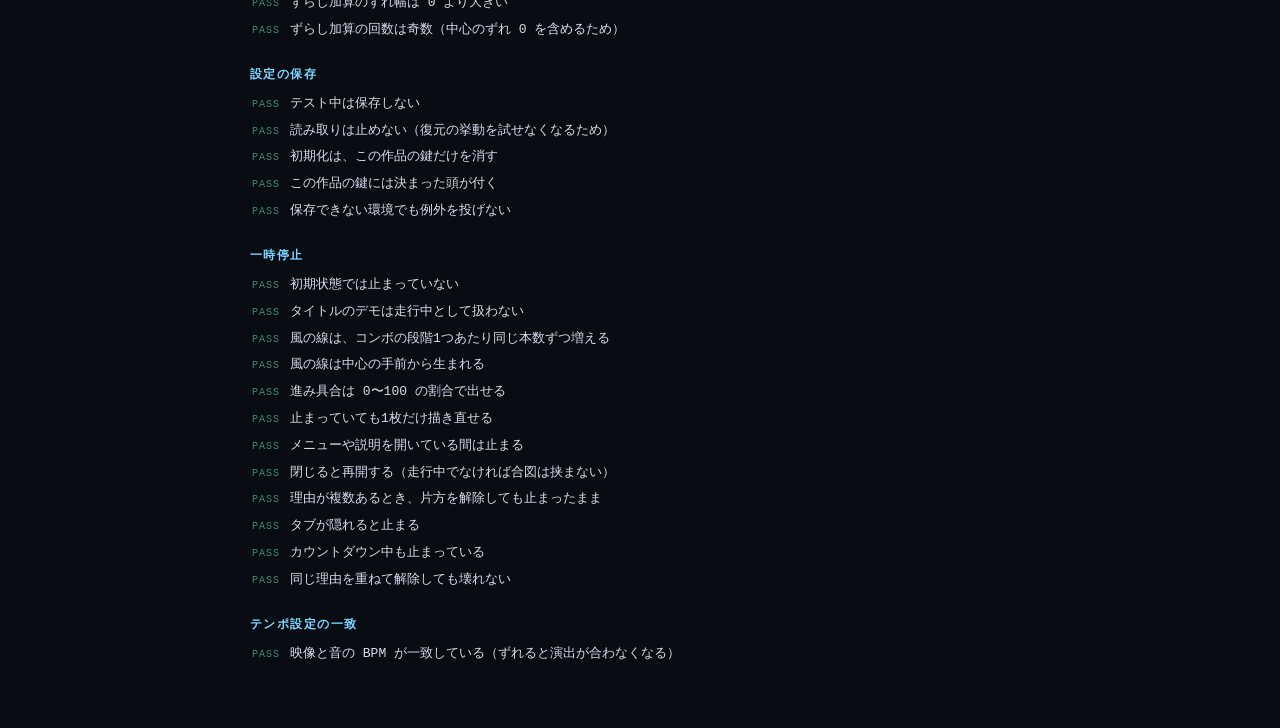
==== commit 17934cac: "コンボの表示をやめ、通り過ぎる風の線にする HUD に残すのは GOAL と TIME だけ。どちらも数字でしか分からない。 勢いは、脇を流れる線が速く見えること自体で伝わる。  線は奥で生まれ、外へ" ====
--- a/test.html
+++ b/test.html
@@ -49,7 +49,7 @@
   <div id="out"></div>
 </div>
 
-<script src="src/store.js?v=18"></script>
+<script src="src/store.js?v=20"></script>
 <script>
   /*
    * テストは設定を切り替える関数もそのまま呼ぶ。素通しにすると、
@@ -58,13 +58,13 @@
    */
   PULSAR.store.setEnabled(false);
 </script>
-<script src="src/mathx.js?v=18"></script>
-<script src="src/raster.js?v=18"></script>
-<script src="src/mesh3d.js?v=18"></script>
-<script src="src/sound.js?v=18"></script>
-<script src="src/game.js?v=18"></script>
-<script src="src/scenes.js?v=18"></script>
-<script src="src/main.js?v=18"></script>
+<script src="src/mathx.js?v=20"></script>
+<script src="src/raster.js?v=20"></script>
+<script src="src/mesh3d.js?v=20"></script>
+<script src="src/sound.js?v=20"></script>
+<script src="src/game.js?v=20"></script>
+<script src="src/scenes.js?v=20"></script>
+<script src="src/main.js?v=20"></script>
 
 <script>
   /*
@@ -83,11 +83,11 @@
   }
 </script>
 
-<script src="test/runner.js?v=18"></script>
-<script src="test/mathx.test.js?v=18"></script>
-<script src="test/mesh3d.test.js?v=18"></script>
-<script src="test/game.test.js?v=18"></script>
-<script src="test/scenes.test.js?v=18"></script>
+<script src="test/runner.js?v=20"></script>
+<script src="test/mathx.test.js?v=20"></script>
+<script src="test/mesh3d.test.js?v=20"></script>
+<script src="test/game.test.js?v=20"></script>
+<script src="test/scenes.test.js?v=20"></script>
 <script>
   PULSAR.test.run(document.getElementById('out'));
 </script>
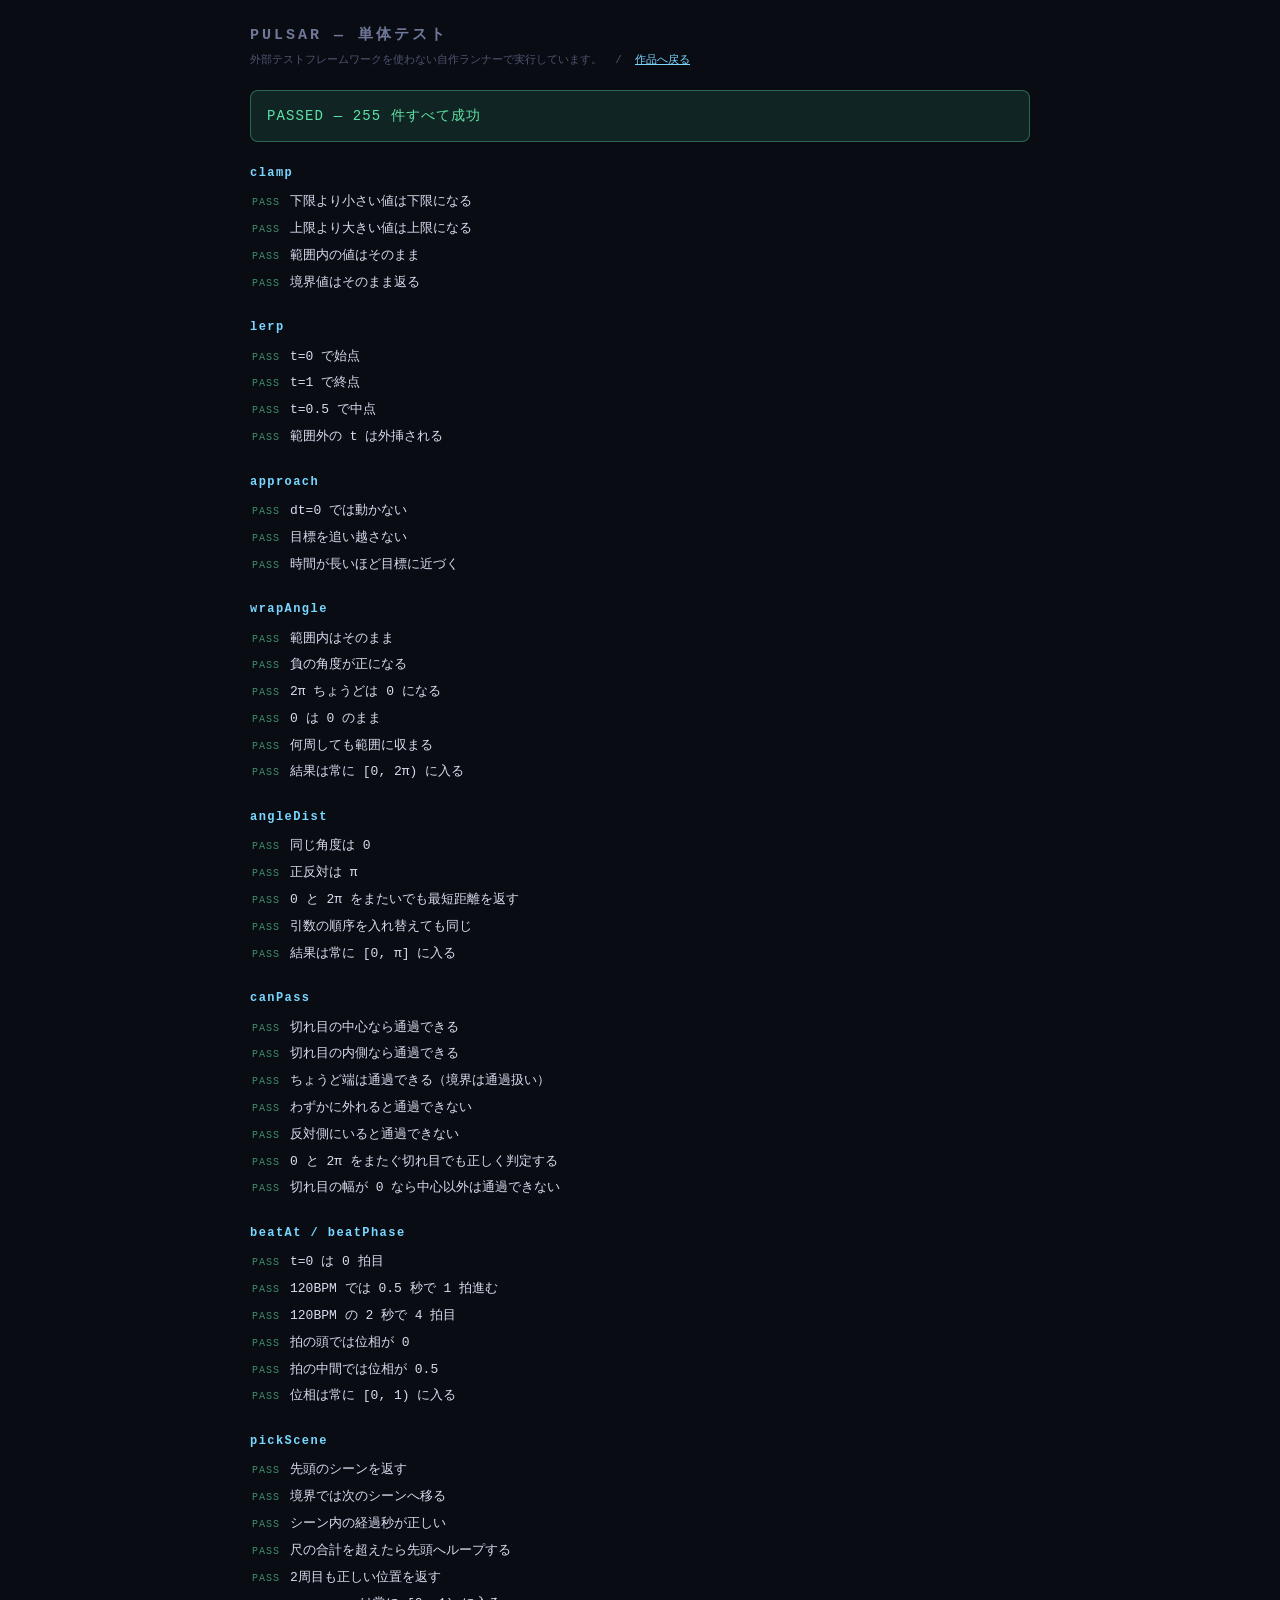
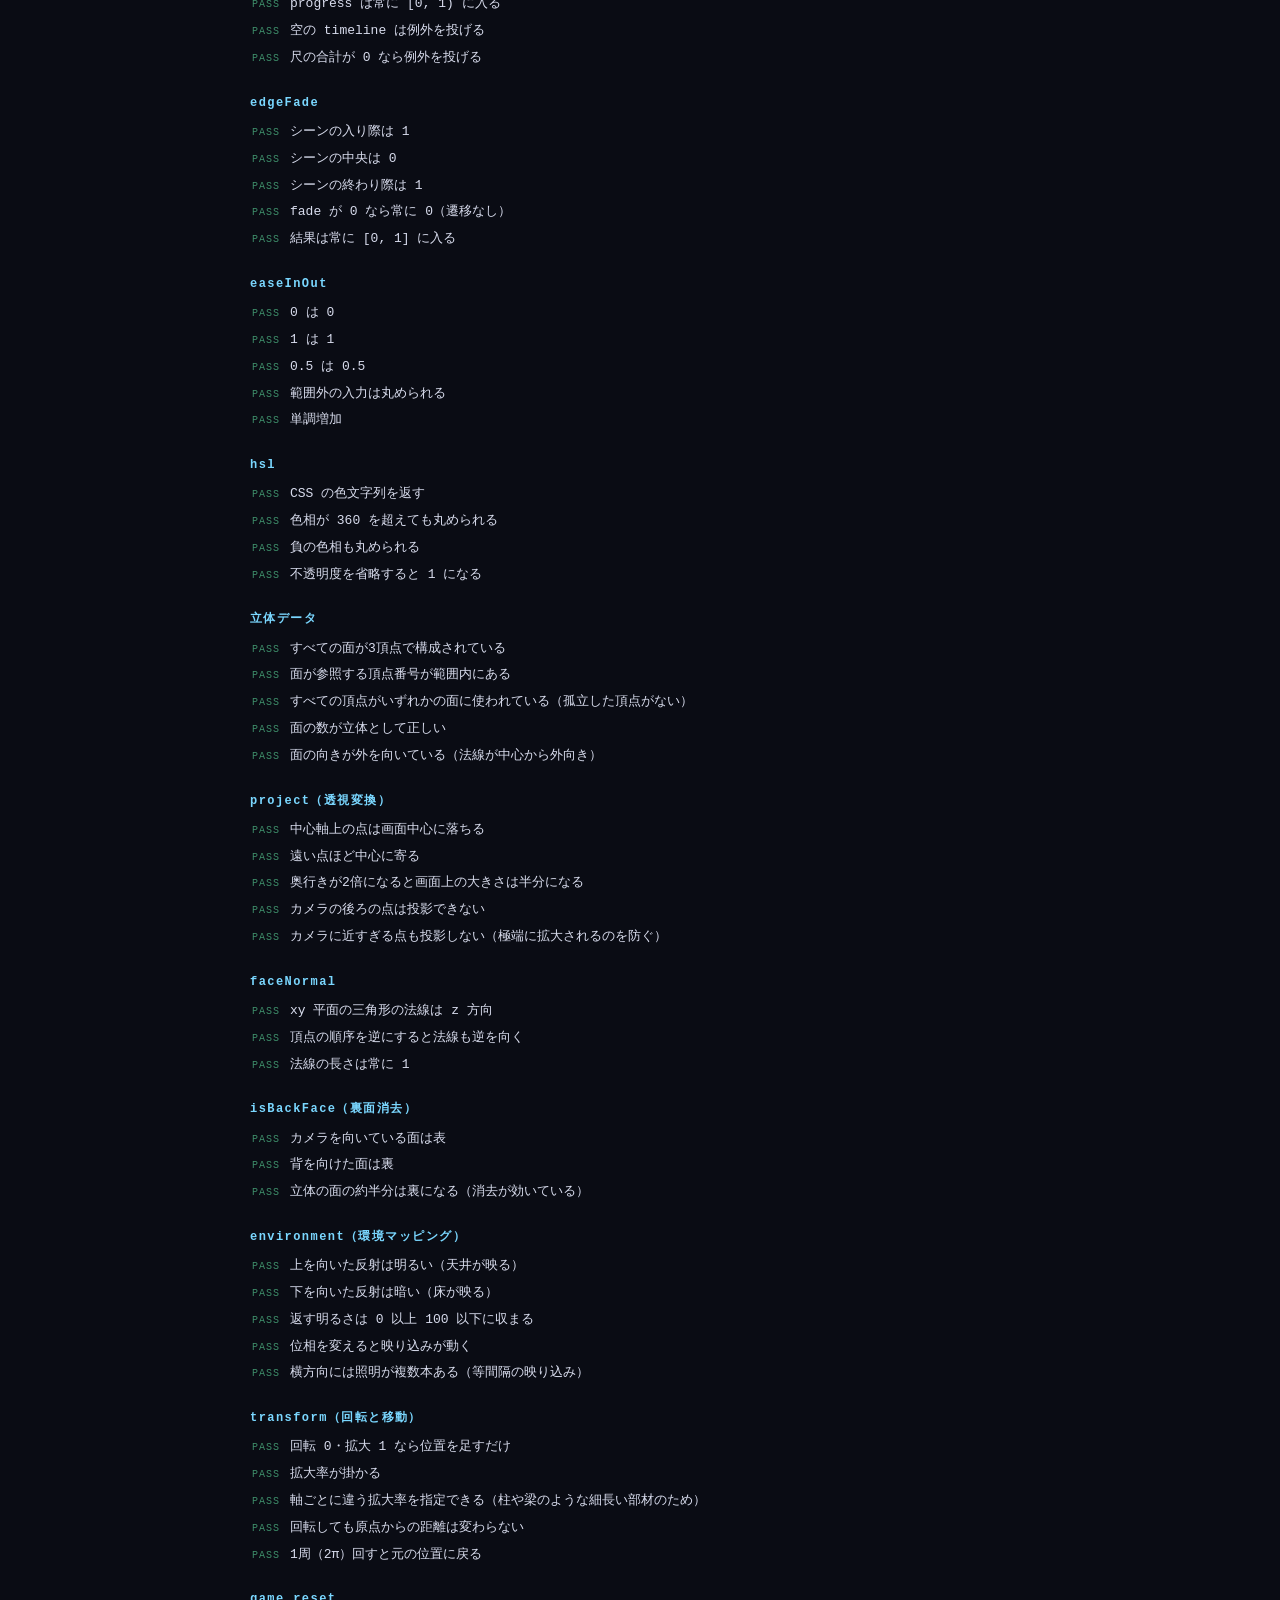
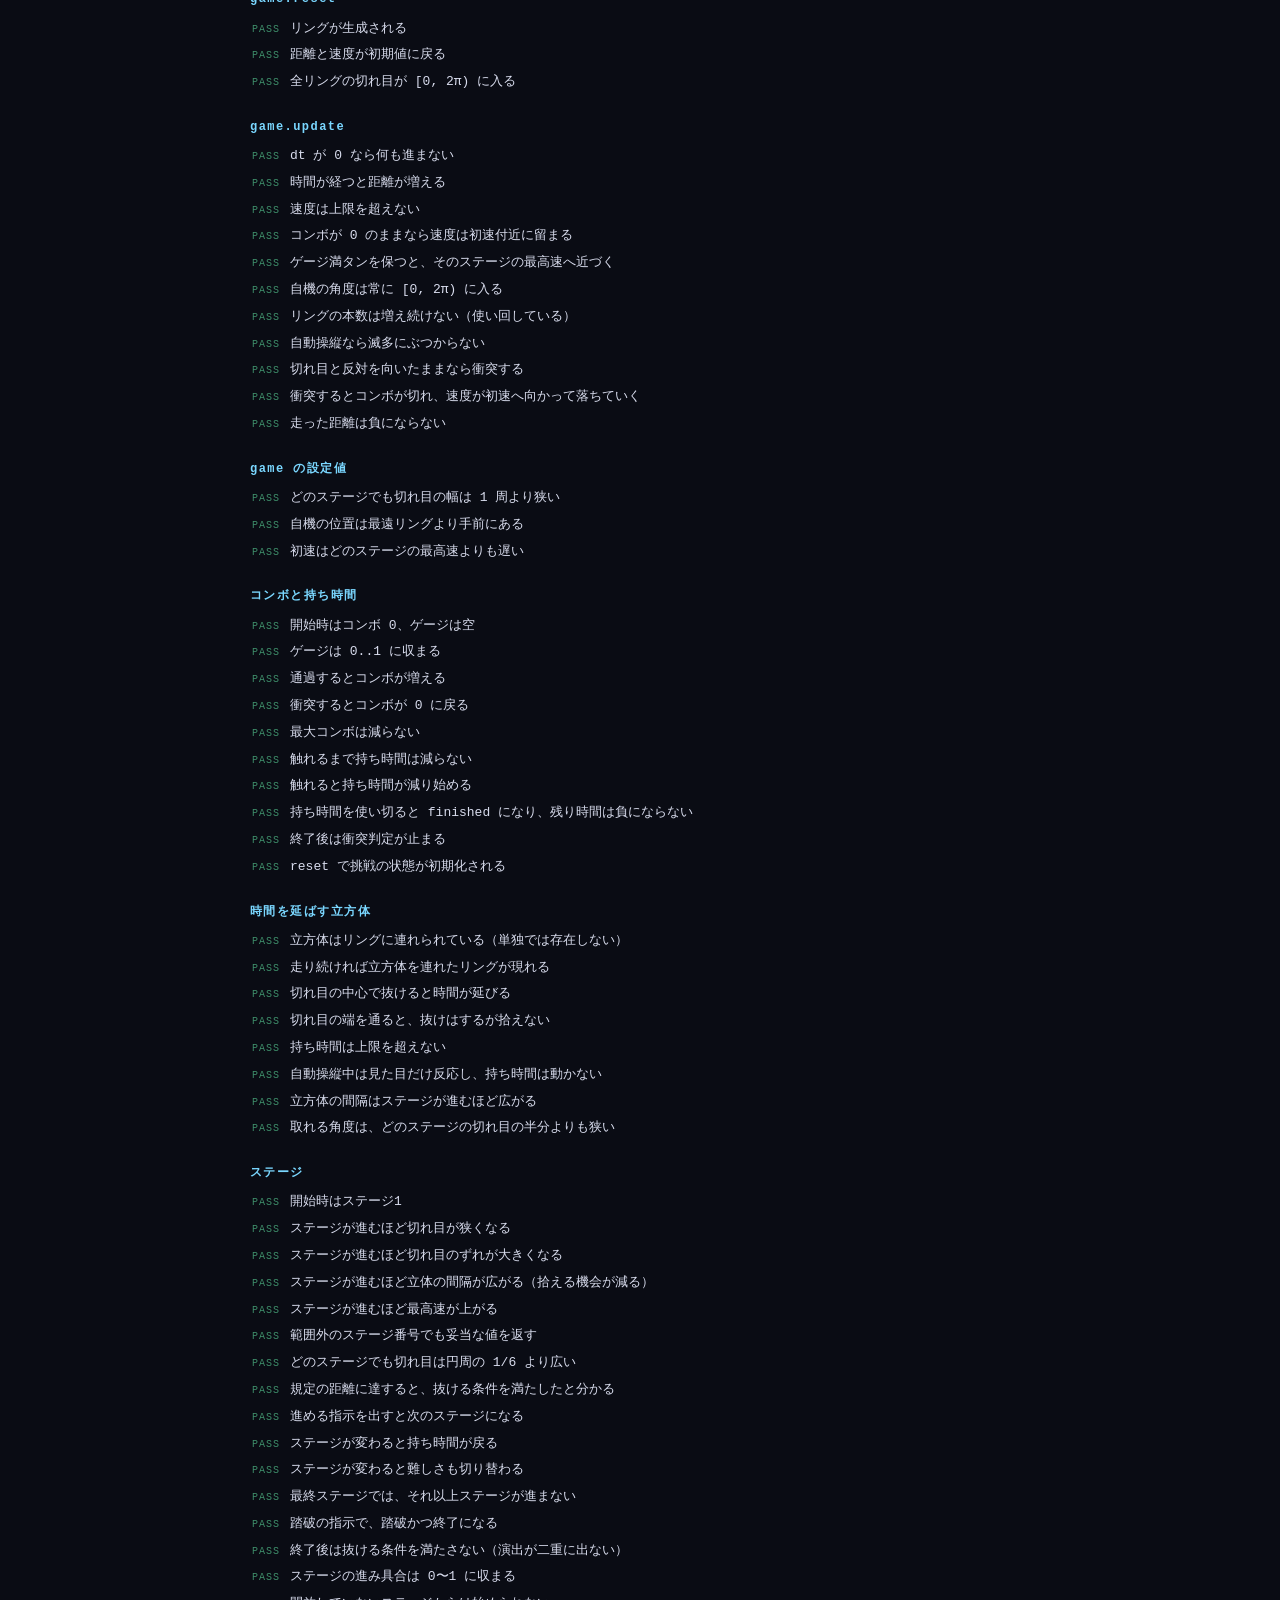
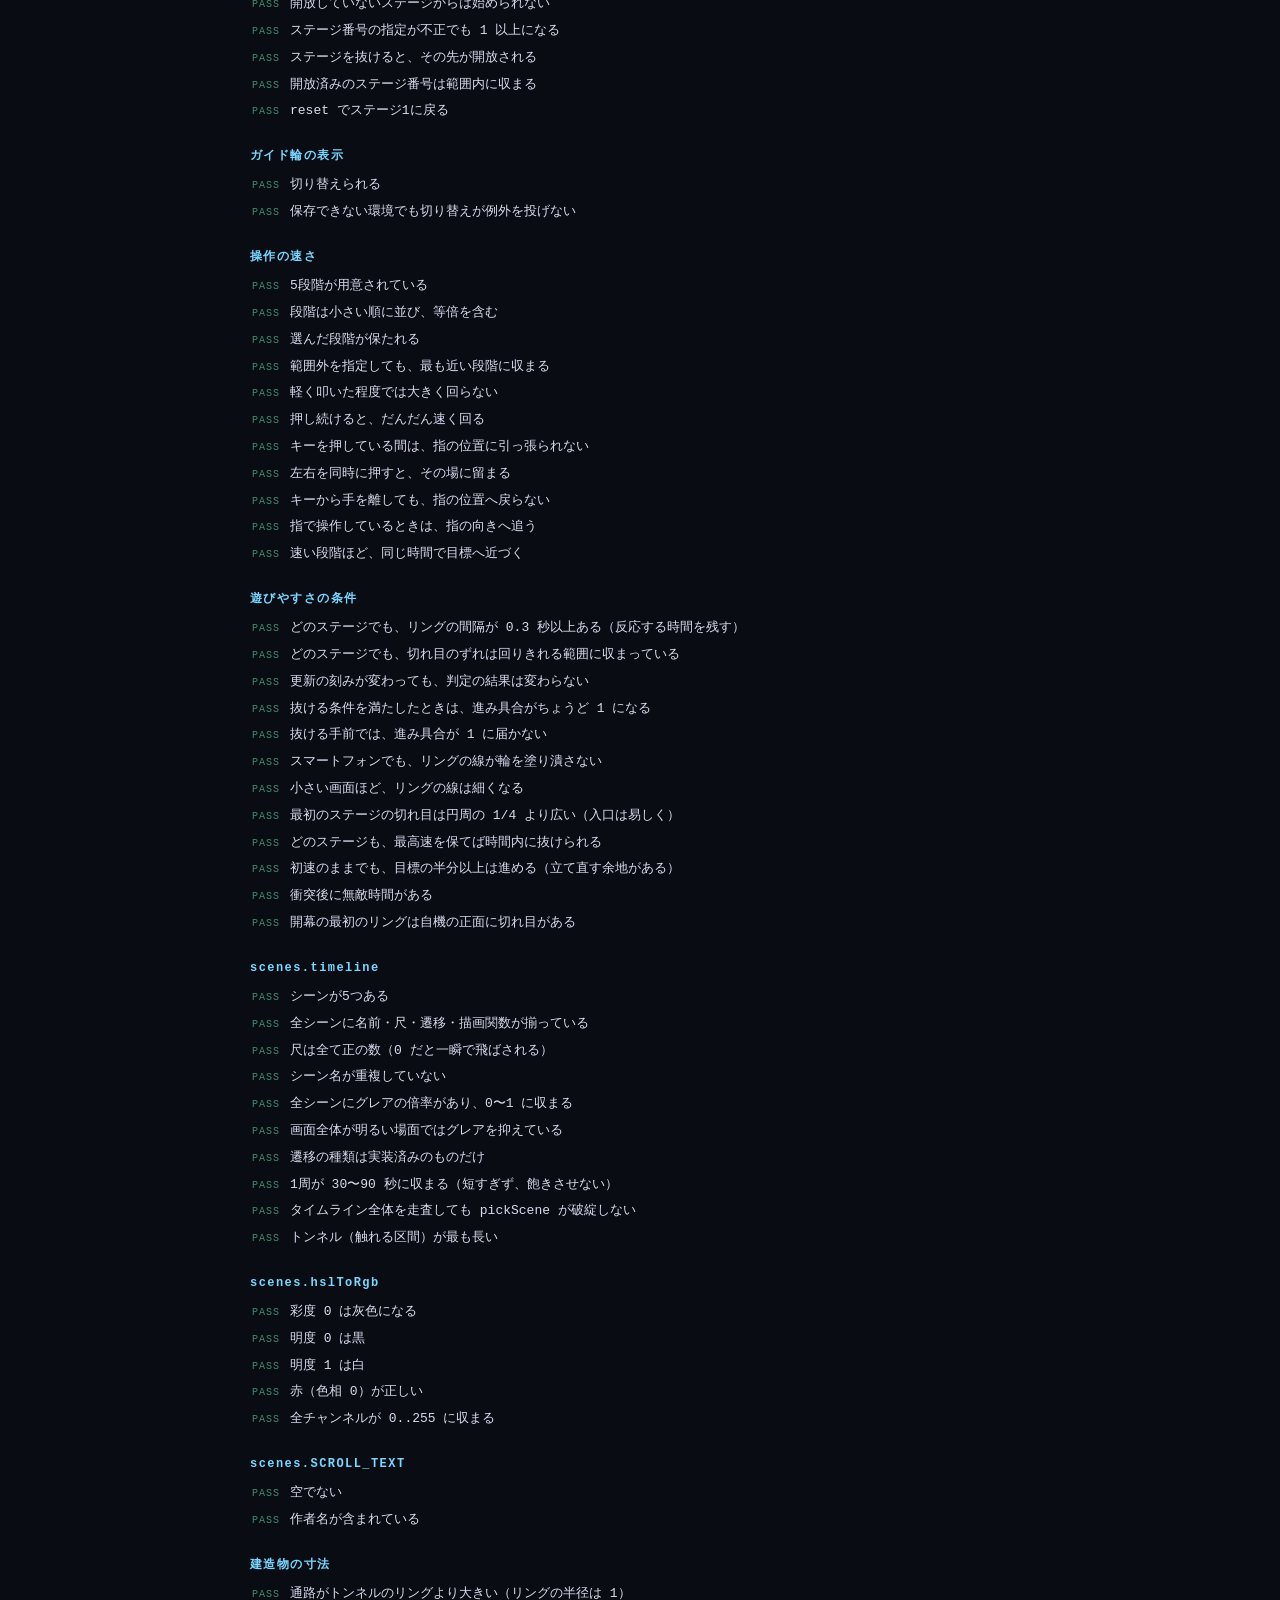
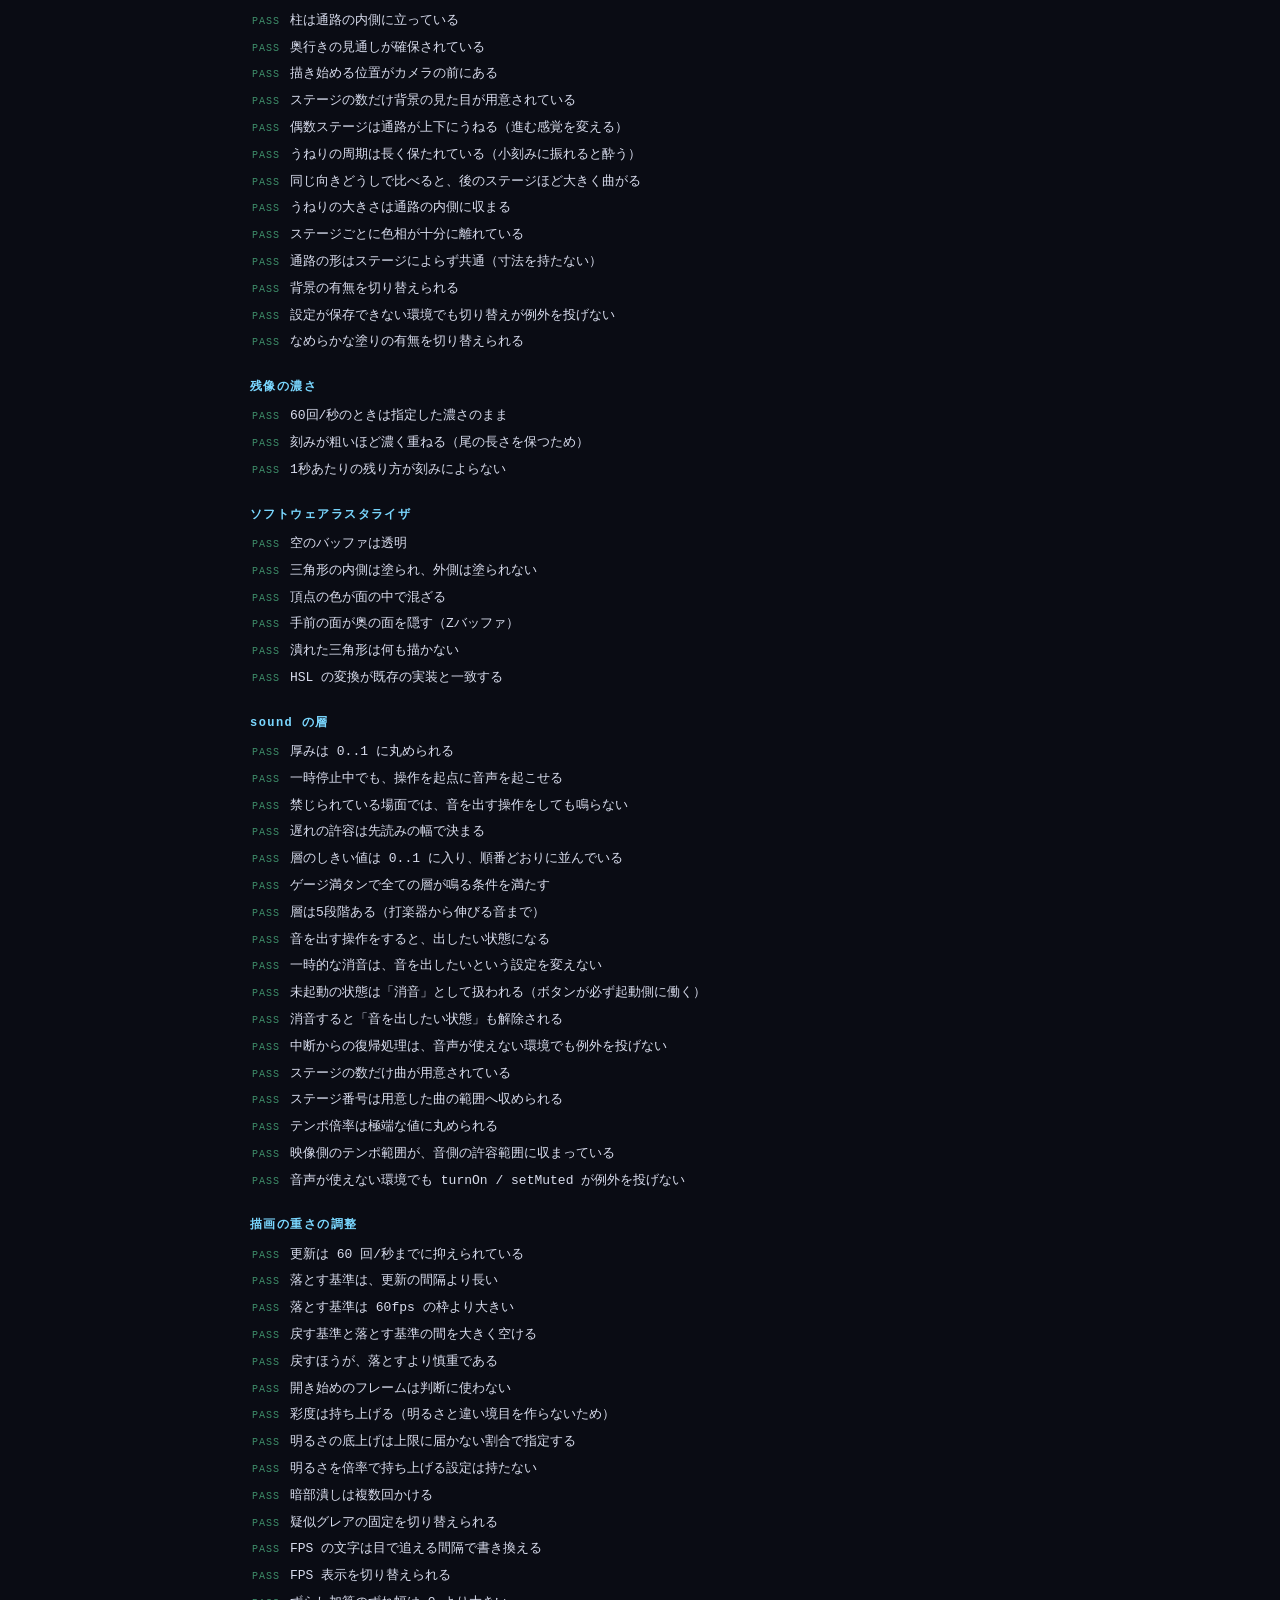
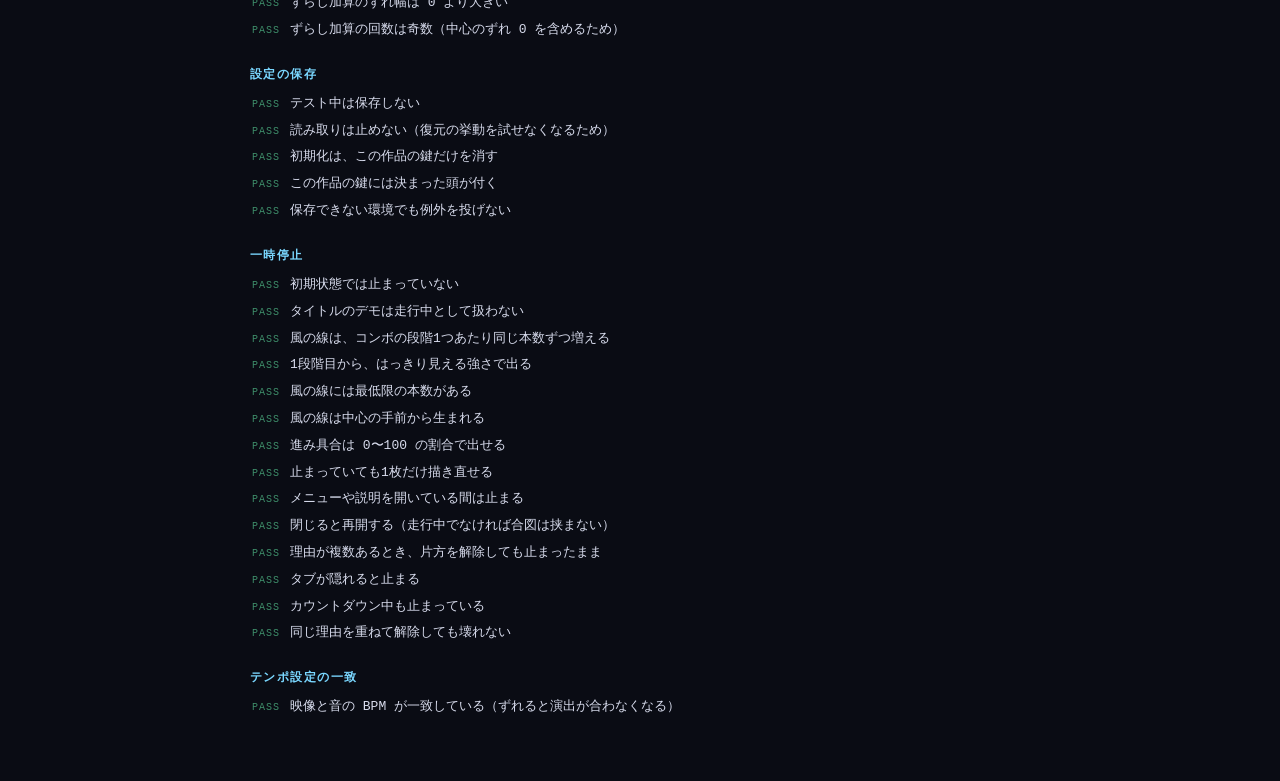
==== commit 7e074241: "風の線を1段階目から見えるようにする 段階の数でそのまま割ると、1段階目が最大の 1/5 の濃さになり 背景に沈んでいた。ゲージの代わりに勢いを示すものなので、 最初の段階から読める強さで始め、そこか" ====
--- a/test.html
+++ b/test.html
@@ -49,7 +49,7 @@
   <div id="out"></div>
 </div>
 
-<script src="src/store.js?v=20"></script>
+<script src="src/store.js?v=22"></script>
 <script>
   /*
    * テストは設定を切り替える関数もそのまま呼ぶ。素通しにすると、
@@ -58,13 +58,13 @@
    */
   PULSAR.store.setEnabled(false);
 </script>
-<script src="src/mathx.js?v=20"></script>
-<script src="src/raster.js?v=20"></script>
-<script src="src/mesh3d.js?v=20"></script>
-<script src="src/sound.js?v=20"></script>
-<script src="src/game.js?v=20"></script>
-<script src="src/scenes.js?v=20"></script>
-<script src="src/main.js?v=20"></script>
+<script src="src/mathx.js?v=22"></script>
+<script src="src/raster.js?v=22"></script>
+<script src="src/mesh3d.js?v=22"></script>
+<script src="src/sound.js?v=22"></script>
+<script src="src/game.js?v=22"></script>
+<script src="src/scenes.js?v=22"></script>
+<script src="src/main.js?v=22"></script>
 
 <script>
   /*
@@ -83,11 +83,11 @@
   }
 </script>
 
-<script src="test/runner.js?v=20"></script>
-<script src="test/mathx.test.js?v=20"></script>
-<script src="test/mesh3d.test.js?v=20"></script>
-<script src="test/game.test.js?v=20"></script>
-<script src="test/scenes.test.js?v=20"></script>
+<script src="test/runner.js?v=22"></script>
+<script src="test/mathx.test.js?v=22"></script>
+<script src="test/mesh3d.test.js?v=22"></script>
+<script src="test/game.test.js?v=22"></script>
+<script src="test/scenes.test.js?v=22"></script>
 <script>
   PULSAR.test.run(document.getElementById('out'));
 </script>
